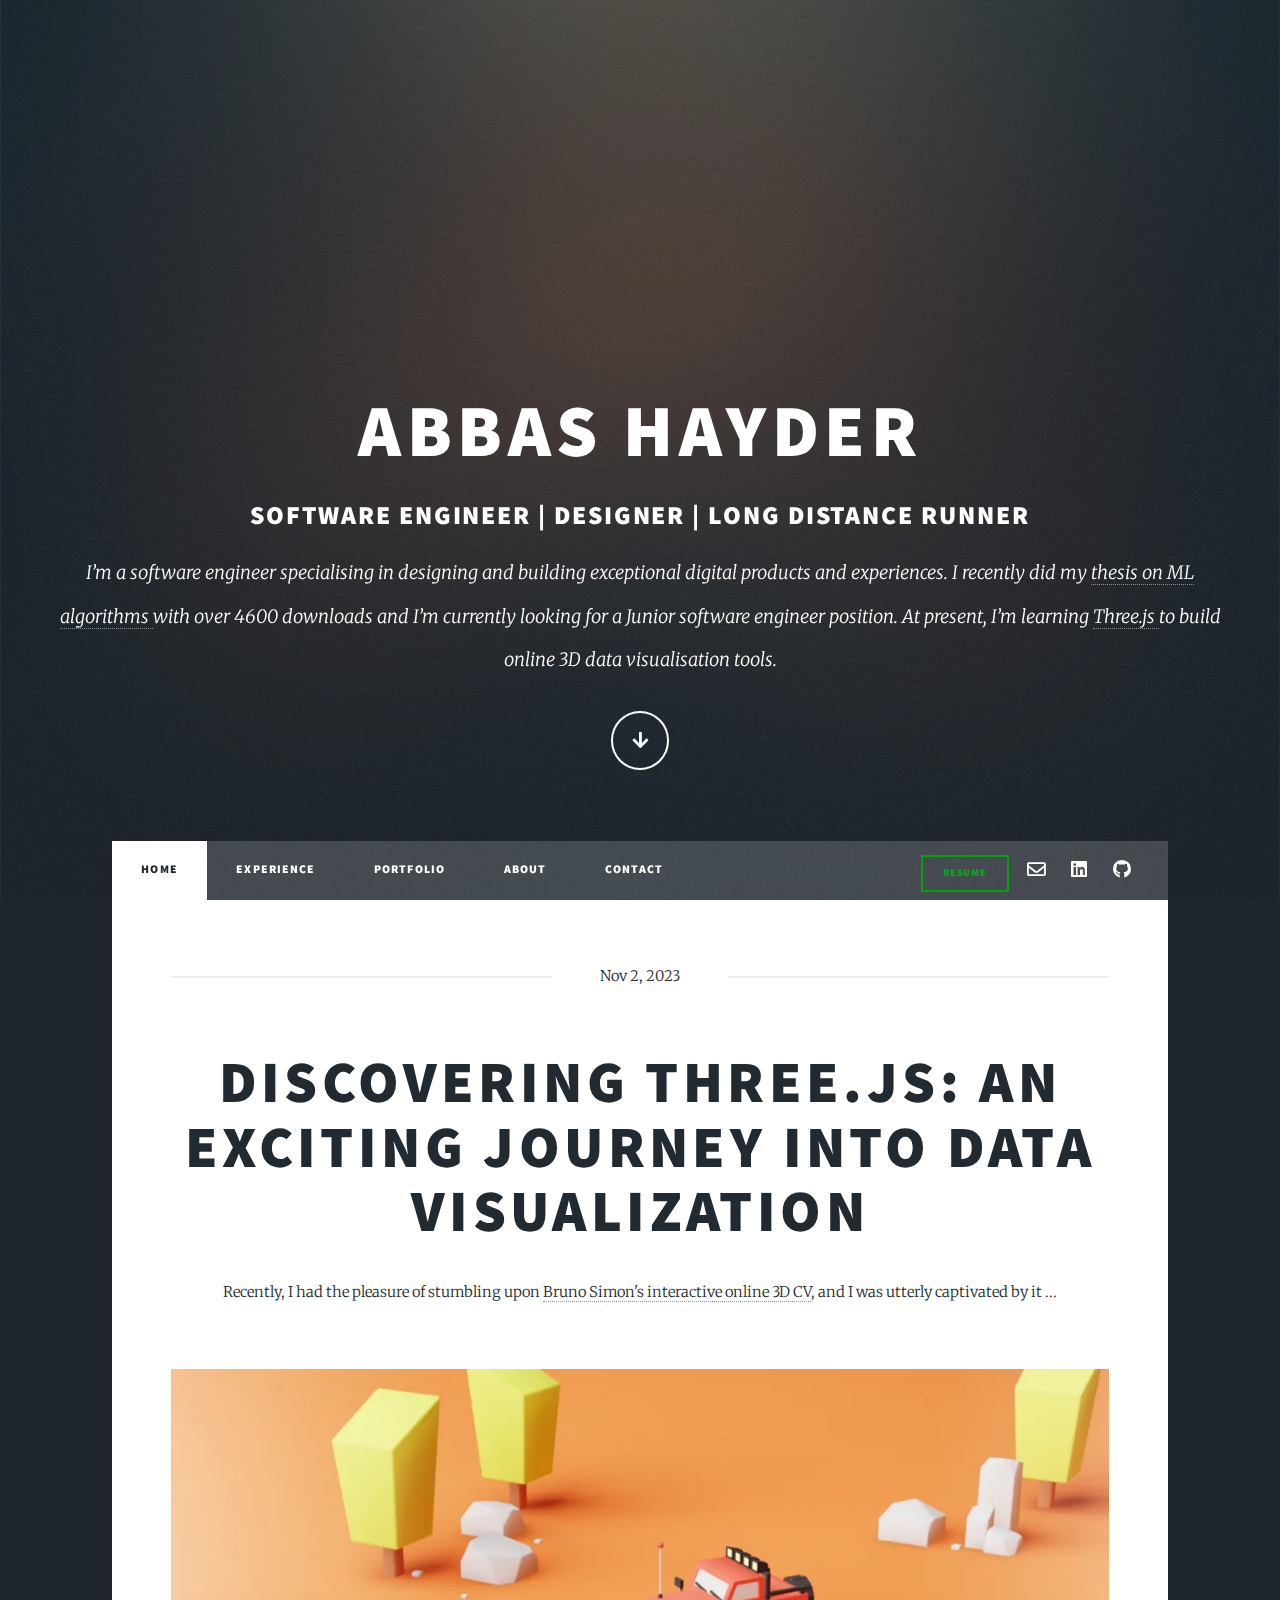
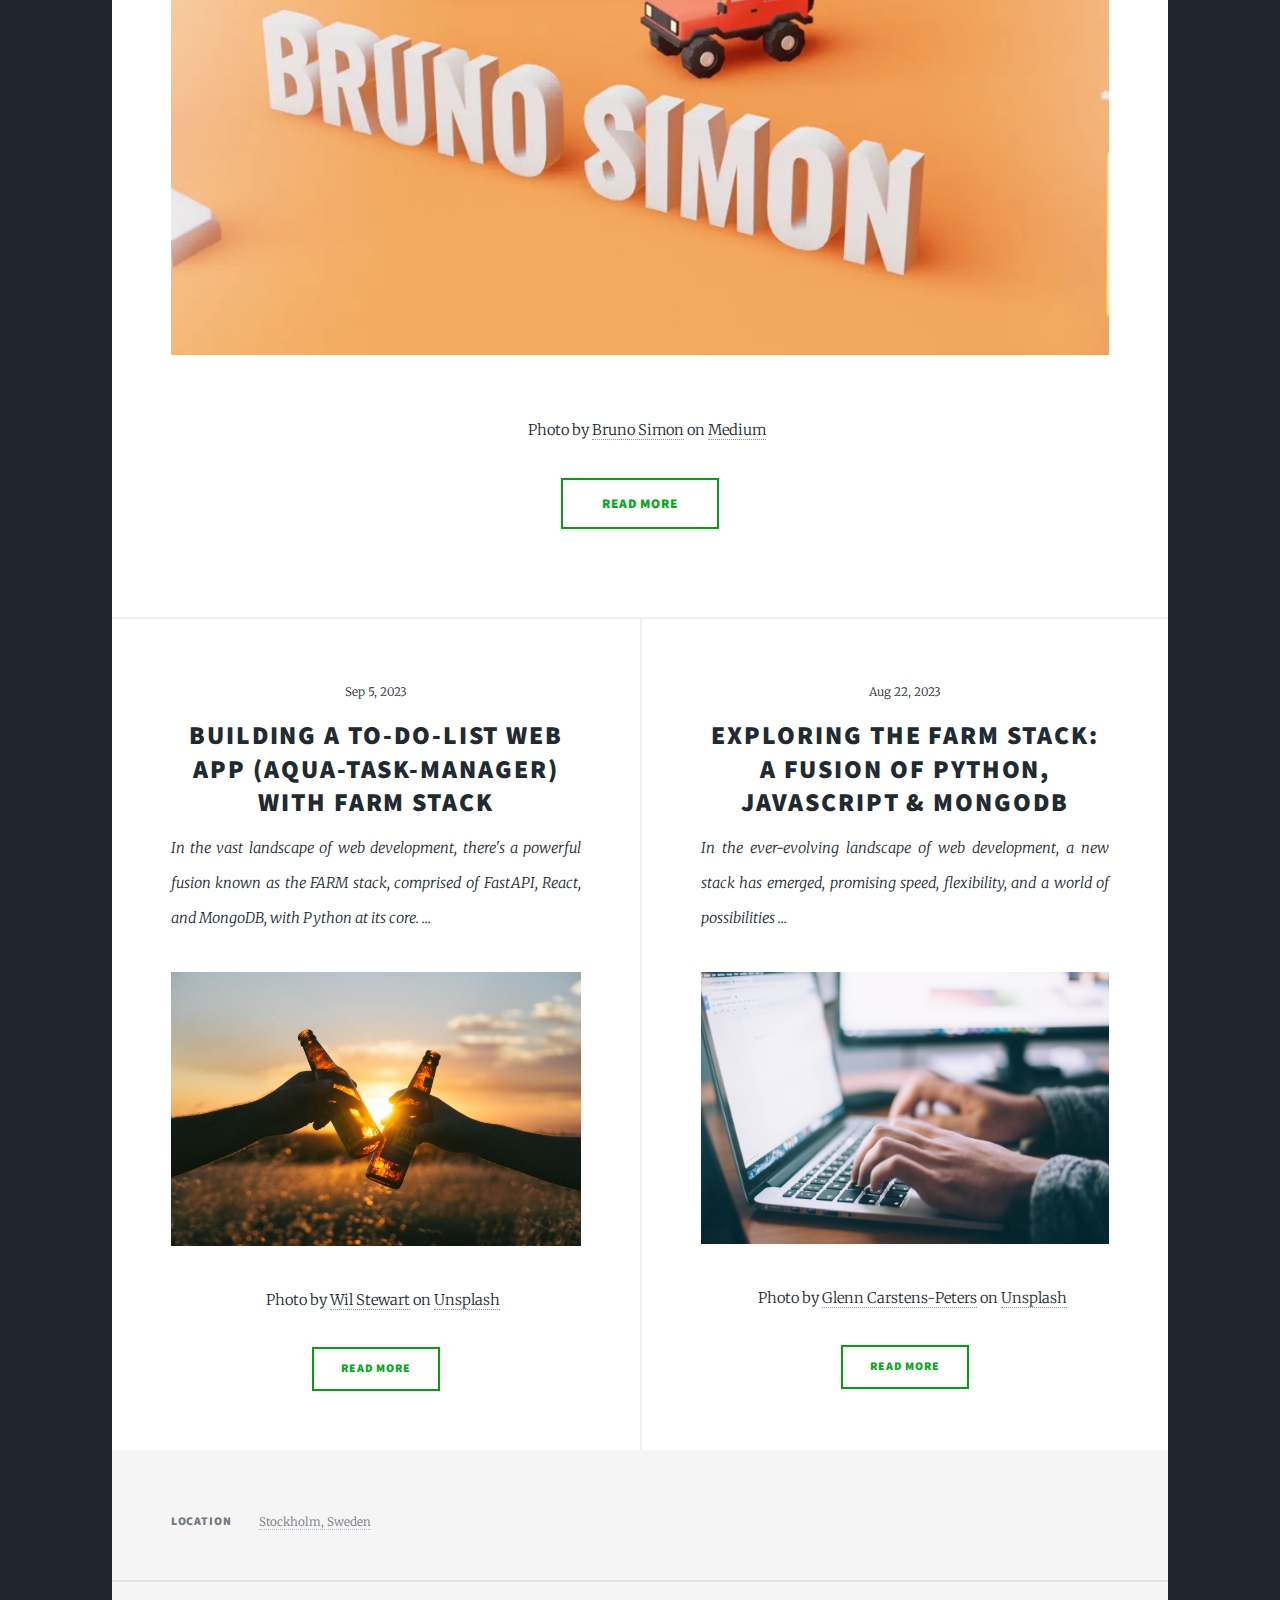
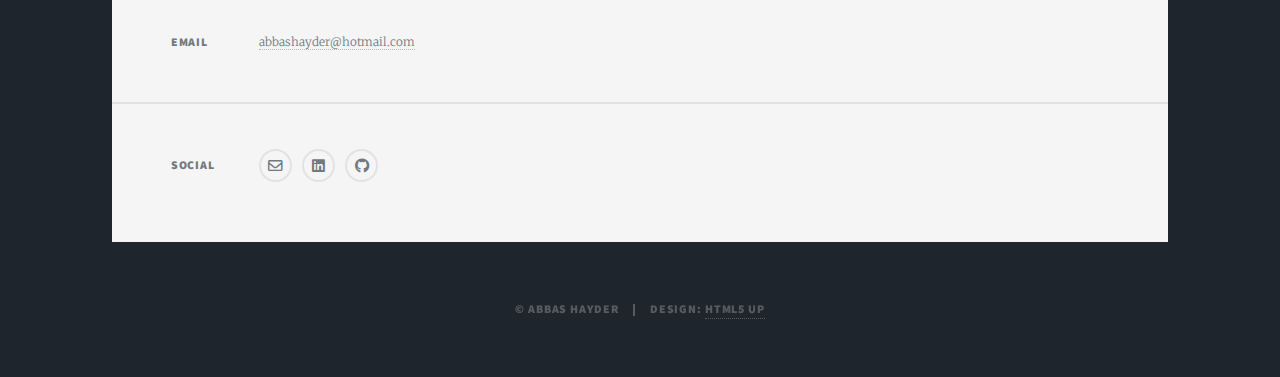
==== index.html @ a5fecb41 "First commit" ====
<!DOCTYPE HTML>
<!--
	Massively by HTML5 UP
	html5up.net | @ajlkn
	Free for personal and commercial use under the CCA 3.0 license (html5up.net/license)
-->
<html>
	<head>
		<title>Abbas Hayder | Home</title>
		<meta charset="utf-8" />
		<meta name="viewport" content="width=device-width, initial-scale=1, user-scalable=no" />
		<link rel="stylesheet" href="assets/css/main.css" />
		<noscript><link rel="stylesheet" href="assets/css/noscript.css" /></noscript>
	</head>
	<body class="is-preload">

		<!-- Wrapper -->
			<div id="wrapper" class="fade-in">

				<!-- Intro -->
					<div id="intro">
						<h1>Abbas Hayder<br />
						</h1>
						<h2> Software Engineer | Designer | Long Distance Runner </h2>
						<p>I’m a software engineer specialising in designing and building exceptional digital products and experiences. 
							I recently did my
							<a href="https://miun.diva-portal.org/smash/record.jsf?dswid=-7115&pid=diva2%3A1676626&c=1&searchType=UNDERGRADUATE&language=sv&query=&af=%5B%5D&aq=%5B%5B%7B%22freeText%22%3A%22hayder%22%7D%5D%5D&aq2=%5B%5B%5D%5D&aqe=%5B%5D&noOfRows=50&sortOrder=author_sort_asc&sortOrder2=title_sort_asc&onlyFullText=false&sf=all" target="_blank">
							thesis on ML algorithms 
							</a> with over 4600 downloads and 
							I’m currently looking for a Junior software engineer position. 
							At present, I’m learning <a href="https://threejs.org/" target="_blank"> Three.js </a> to build online 3D data visualisation tools. <br />
						</p>
						<ul class="actions">
							<li><a href="#header" class="button icon solid solo fa-arrow-down scrolly">Continue</a></li>
						</ul>
					</div>

				<!-- Header -->
					<header id="header">
						<a href="https://github.com/Aquabbas" target="_blank" class="logo">Recent Activity</a>
					</header>

				<!-- Nav -->
					<nav id="nav">
						<ul class="links">
							<li class="active"><a href="index.html#header">Home</a></li>
							<li><a href="experience.html">Experience</a></li>
							<li><a href="portfolio.html">Portfolio</a></li>
							<li><a href="about.html">About</a></li>
							<li><a href="contact.html">Contact</a></li>
						</ul>
						<ul class="icons">
							<li><a href="resume.pdf" target="_blank" class="button small">Resume<span class="label"></span></a></li>
							<li><a href="mailto:abbashayder@hotmail.com" class="icon fa-envelope"><span class="label">Envelope</span></a></li>
							<li><a href="https://www.linkedin.com/in/abbas-hayder-3a2b7bab/" target="_blank" class="icon brands fa-linkedin"><span class="label">LinkedIn</span></a></li>
							<li><a href="https://github.com/Aquabbas?tab=repositories" target="_blank" class="icon brands fa-github"><span class="label">GitHub</span></a></li>
						</ul>
					</nav>

				<!-- Main -->
					<div id="main">

						<!-- Featured Post -->
							<article class="post featured">
								<header class="major">
									<span class="date">Nov 2, 2023</span>
									<h2><a href="posts/post_2023_11_02.html">Discovering Three.js: An Exciting Journey into Data Visualization<br />
									</a></h2>
									<p1>Recently, I had the pleasure of stumbling upon
										<a href="https://bruno-simon.com/" target="_blank">Bruno Simon's interactive online 3D CV</a>,
										and I was utterly captivated by it ...</p>
								</header>
								<a href="posts/post_2023_11_02.html" class="image main"><img src="images/pic03.jpg" alt="" /></a>
								<ul>
									Photo by <a href="https://twitter.com/bruno_simon?lang=en" target="_blank">Bruno Simon</a> on <a href="https://medium.com/@bruno_simon/bruno-simon-portfolio-case-study-960402cc259b" target="_blank">Medium</a>
								</ul> 
								<ul class="actions special">
									<li><a href="posts/post_2023_11_02.html" class="button large">Read More</a></li>
								</ul>
							</article>

						<!-- Posts -->
							<section class="posts">
								<article>
									<header>
										<span class="date">Sep 5, 2023</span> 
										<h2><a href="posts/post_2023_09_05.html">Building a To-Do-List Web App (Aqua-Task-Manager) with FARM Stack<br />
										</a></h2>
										<p>In the vast landscape of web development, there's a powerful fusion known as the FARM stack, comprised of FastAPI, React, and MongoDB, with Python at its core. ...</p>
									</header>
									<a href="posts/post_2023_09_05.html" class="image fit"><img src="images/pic02.jpg" alt="" /></a>
									<ul>
										Photo by <a href="https://unsplash.com/@wilstewart3?utm_content=creditCopyText&utm_medium=referral&utm_source=unsplash" target="_blank">Wil Stewart</a> on <a href="https://unsplash.com/photos/photography-of-person-holding-glass-bottles-during-sunset-UErWoQEoMrc?utm_content=creditCopyText&utm_medium=referral&utm_source=unsplash" target="_blank">Unsplash</a>
									</ul>
									<ul class="actions special">
										<li><a href="posts/post_2023_09_05.html" class="button">Read More</a></li>
									</ul>
								</article>
								<article>
									<header>
										<span class="date">Aug 22, 2023</span>
										<h2><a href="posts/post_2023_08_22.html">Exploring the FARM Stack: A Fusion of Python, JavaScript & MongoDB<br />
										</a></h2>
										<p>In the ever-evolving landscape of web development, a new stack has emerged, promising speed, flexibility, and a world of possibilities ...</p>
									</header>
									<a href="posts/post_2023_08_22.html" class="image fit"><img src="images/pic01.jpg" alt="" /></a>
									<ul>
										Photo by <a href="https://unsplash.com/@glenncarstenspeters?utm_content=creditCopyText&utm_medium=referral&utm_source=unsplash" target="_blank">Glenn Carstens-Peters</a> on <a href="https://unsplash.com/photos/person-using-macbook-pro-npxXWgQ33ZQ?utm_content=creditCopyText&utm_medium=referral&utm_source=unsplash" target="_blank">Unsplash</a>
									</ul>
									<ul class="actions special">
										<li><a href="posts/post_2023_08_22.html" class="button">Read More</a></li>
									</ul>
								</article>
								
								
							</section>
					</div>

				<!-- Footer -->
					<footer id="footer">
						<section class="split contact">
							<section>
								<h3>Location</h3>
								<p><a>Stockholm, Sweden</a></p>
							</section>
							<section>
								<h3>Email</h3>
								<p><a>abbashayder@hotmail.com</a></p>
							</section>
							<section>
								<h3>Social</h3>
								<ul class="icons alt">
									<li><a href="mailto:abbashayder@hotmail.com" class="icon alt fa-envelope"><span class="label">Envelope</span></a></li>
									<li><a href="https://www.linkedin.com/in/abbas-hayder-3a2b7bab/" target="_blank" class="icon brands alt fa-linkedin"><span class="label">LinkedIn</span></a></li>
									<li><a href="https://github.com/Aquabbas?tab=repositories" target="_blank" class="icon brands alt fa-github"><span class="label">GitHub</span></a></li>
								</ul>
							</section>
						</section>
					</footer>

				<!-- Copyright -->
					<div id="copyright">
						<ul><li>&copy; Abbas Hayder</li><li>Design: <a href="https://html5up.net">HTML5 UP</a></li></ul>
					</div>

			</div>

		<!-- Scripts -->
			<script src="assets/js/jquery.min.js"></script>
			<script src="assets/js/jquery.scrollex.min.js"></script>
			<script src="assets/js/jquery.scrolly.min.js"></script>
			<script src="assets/js/browser.min.js"></script>
			<script src="assets/js/breakpoints.min.js"></script>
			<script src="assets/js/util.js"></script>
			<script src="assets/js/main.js"></script>

	</body>
</html>
---- assets/css/main.css ----
@import url(fontawesome-all.min.css);
@import url("https://fonts.googleapis.com/css?family=Merriweather:300,700,300italic,700italic|Source+Sans+Pro:900");

/*
	Massively by HTML5 UP
	html5up.net | @ajlkn
	Free for personal and commercial use under the CCA 3.0 license (html5up.net/license)
*/

html, body, div, span, applet, object,
iframe, h1, h2, h3, h4, h5, h6, p, blockquote,
pre, a, abbr, acronym, address, big, cite,
code, del, dfn, em, img, ins, kbd, q, s, samp,
small, strike, strong, sub, sup, tt, var, b,
u, i, center, dl, dt, dd, ol, ul, li, fieldset,
form, label, legend, table, caption, tbody,
tfoot, thead, tr, th, td, article, aside,
canvas, details, embed, figure, figcaption,
footer, header, hgroup, menu, nav, output, ruby,
section, summary, time, mark, audio, video {
	margin: 0;
	padding: 0;
	border: 0;
	font-size: 100%;
	font: inherit;
	vertical-align: baseline;}

article, aside, details, figcaption, figure,
footer, header, hgroup, menu, nav, section {
	display: block;}

body {
	line-height: 1;
}

ol, ul {
	list-style: none;
}

blockquote, q {
	quotes: none;
}

	blockquote:before, blockquote:after, q:before, q:after {
		content: '';
		content: none;
	}

table {
	border-collapse: collapse;
	border-spacing: 0;
}

body {
	-webkit-text-size-adjust: none;
}

mark {
	background-color: transparent;
	color: inherit;
}

input::-moz-focus-inner {
	border: 0;
	padding: 0;
}

input, select, textarea {
	-moz-appearance: none;
	-webkit-appearance: none;
	-ms-appearance: none;
	appearance: none;
}

/* Basic */

	@-ms-viewport {
		width: device-width;
	}

	body {
		-ms-overflow-style: scrollbar;
	}

	@media screen and (max-width: 480px) {

		html, body {
			min-width: 320px;
		}

	}

	html {
		box-sizing: border-box;
	}

	*, *:before, *:after {
		box-sizing: inherit;
	}

	body {
		background-color: #1e252d;
	}

		body.is-preload *, body.is-preload *:before, body.is-preload *:after {
			-moz-animation: none !important;
			-webkit-animation: none !important;
			-ms-animation: none !important;
			animation: none !important;
			-moz-transition: none !important;
			-webkit-transition: none !important;
			-ms-transition: none !important;
			transition: none !important;
		}

/* Type */

	html {
		font-size: 16pt;
	}

		@media screen and (max-width: 1680px) {

			html {
				font-size: 12pt;
			}

		}

		@media screen and (max-width: 1280px) {

			html {
				font-size: 11pt;
			}

		}

		@media screen and (max-width: 360px) {

			html {
				font-size: 10pt;
			}

		}

	body {
		color: #212931;
	}

	body, input, select, textarea {
		font-family: "Merriweather", Georgia, serif;
		font-weight: 300;
		font-size: 1rem;
		line-height: 2.375;
	}

	a {
		-moz-transition: color 0.2s ease-in-out, background-color 0.2s ease-in-out, border-color 0.2s ease-in-out, box-shadow 0.2s ease-in-out;
		-webkit-transition: color 0.2s ease-in-out, background-color 0.2s ease-in-out, border-color 0.2s ease-in-out, box-shadow 0.2s ease-in-out;
		-ms-transition: color 0.2s ease-in-out, background-color 0.2s ease-in-out, border-color 0.2s ease-in-out, box-shadow 0.2s ease-in-out;
		transition: color 0.2s ease-in-out, background-color 0.2s ease-in-out, border-color 0.2s ease-in-out, box-shadow 0.2s ease-in-out;
		border-bottom: dotted 1px;
		text-decoration: none;
	}

		a:hover {
			border-bottom-color: transparent;
		}

	strong, b {
		font-weight: 600;
	}

	em, i {
		font-style: italic;
	}

	p {
		text-align: justify;
		margin: 0 0 2rem 0;
	}

	h1, h2, h3, h4, h5, h6 {
		font-family: "Source Sans Pro", Helvetica, sans-serif;
		font-weight: 900;
		line-height: 1.5;
		letter-spacing: 0.075em;
		text-transform: uppercase;
		margin: 0 0 1rem 0;
	}

		h1 a, h2 a, h3 a, h4 a, h5 a, h6 a {
			border-bottom: 0;
			color: inherit;
			text-decoration: none;
		}

	h1 {
		font-size: 4rem;
		line-height: 1.1;
		margin: 0 0 2rem 0;
	}

	h2 {
		font-size: 1.75rem;
		line-height: 1.3;
		margin: 0 0 1.5rem 0;
	}

	h3 {
		font-size: 1.25rem;
		margin: 0 0 1.5rem 0;
	}

	h4 {
		font-size: 1rem;
	}

	h5 {
		font-size: 0.9rem;
	}

	h6 {
		font-size: 0.8rem;
	}

	sub {
		font-size: 0.8rem;
		position: relative;
		top: 0.5rem;
	}

	sup {
		font-size: 0.8rem;
		position: relative;
		top: -0.5rem;
	}

	blockquote {
		border-left: solid 4px;
		font-style: italic;
		margin: 0 0 2rem 0;
		padding: 0.5rem 0 0.5rem 2rem;
	}

	code {
		border: solid 2px;
		font-family: "Courier New", monospace;
		font-size: 0.9rem;
		margin: 0 0.25rem;
		padding: 0.25rem 0.65rem;
	}

	pre {
		-webkit-overflow-scrolling: touch;
		font-family: "Courier New", monospace;
		font-size: 0.9rem;
		margin: 0 0 2rem 0;
	}

		pre code {
			display: block;
			line-height: 1.75;
			padding: 1rem 1.5rem;
			overflow-x: auto;
		}

	hr {
		border: 0;
		border-bottom: solid 2px;
		margin: 3rem 0;
	}

		hr.major {
			margin: 5rem 0;
		}

	.align-left {
		text-align: left;
	}

	.align-center {
		text-align: center;
	}

	.align-right {
		text-align: right;
	}

	input, select, textarea {
		color: #212931;
	}

	a {
		color: #212931;
		border-bottom-color: rgba(33, 41, 49, 0.5);
	}

		a:hover {
			border-bottom-color: transparent;
			color: #18bfef !important;
		}

	strong, b {
		color: #212931;
	}

	h1, h2, h3, h4, h5, h6 {
		color: #212931;
	}

	blockquote {
		border-left-color: #eeeeee;
	}

	code {
		background: rgba(220, 220, 220, 0.25);
		border-color: #eeeeee;
	}

	hr {
		border-bottom-color: #eeeeee;
	}

/* Row */

	.row {
		display: flex;
		flex-wrap: wrap;
		box-sizing: border-box;
		align-items: stretch;
	}

		.row > * {
			box-sizing: border-box;
		}

		.row.gtr-uniform > * > :last-child {
			margin-bottom: 0;
		}

		.row.aln-left {
			justify-content: flex-start;
		}

		.row.aln-center {
			justify-content: center;
		}

		.row.aln-right {
			justify-content: flex-end;
		}

		.row.aln-top {
			align-items: flex-start;
		}

		.row.aln-middle {
			align-items: center;
		}

		.row.aln-bottom {
			align-items: flex-end;
		}

		.row > .imp {
			order: -1;
		}

		.row > .col-1 {
			width: 8.33333%;
		}

		.row > .off-1 {
			margin-left: 8.33333%;
		}

		.row > .col-2 {
			width: 16.66667%;
		}

		.row > .off-2 {
			margin-left: 16.66667%;
		}

		.row > .col-3 {
			width: 25%;
		}

		.row > .off-3 {
			margin-left: 25%;
		}

		.row > .col-4 {
			width: 33.33333%;
		}

		.row > .off-4 {
			margin-left: 33.33333%;
		}

		.row > .col-5 {
			width: 41.66667%;
		}

		.row > .off-5 {
			margin-left: 41.66667%;
		}

		.row > .col-6 {
			width: 50%;
		}

		.row > .off-6 {
			margin-left: 50%;
		}

		.row > .col-7 {
			width: 58.33333%;
		}

		.row > .off-7 {
			margin-left: 58.33333%;
		}

		.row > .col-8 {
			width: 66.66667%;
		}

		.row > .off-8 {
			margin-left: 66.66667%;
		}

		.row > .col-9 {
			width: 75%;
		}

		.row > .off-9 {
			margin-left: 75%;
		}

		.row > .col-10 {
			width: 83.33333%;
		}

		.row > .off-10 {
			margin-left: 83.33333%;
		}

		.row > .col-11 {
			width: 91.66667%;
		}

		.row > .off-11 {
			margin-left: 91.66667%;
		}

		.row > .col-12 {
			width: 100%;
		}

		.row > .off-12 {
			margin-left: 100%;
		}

		.row.gtr-0 {
			margin-top: 0;
			margin-left: 0rem;
		}

			.row.gtr-0 > * {
				padding: 0 0 0 0rem;
			}

			.row.gtr-0.gtr-uniform {
				margin-top: 0rem;
			}

				.row.gtr-0.gtr-uniform > * {
					padding-top: 0rem;
				}

		.row.gtr-25 {
			margin-top: 0;
			margin-left: -0.375rem;
		}

			.row.gtr-25 > * {
				padding: 0 0 0 0.375rem;
			}

			.row.gtr-25.gtr-uniform {
				margin-top: -0.375rem;
			}

				.row.gtr-25.gtr-uniform > * {
					padding-top: 0.375rem;
				}

		.row.gtr-50 {
			margin-top: 0;
			margin-left: -0.75rem;
		}

			.row.gtr-50 > * {
				padding: 0 0 0 0.75rem;
			}

			.row.gtr-50.gtr-uniform {
				margin-top: -0.75rem;
			}

				.row.gtr-50.gtr-uniform > * {
					padding-top: 0.75rem;
				}

		.row {
			margin-top: 0;
			margin-left: -1.5rem;
		}

			.row > * {
				padding: 0 0 0 1.5rem;
			}

			.row.gtr-uniform {
				margin-top: -1.5rem;
			}

				.row.gtr-uniform > * {
					padding-top: 1.5rem;
				}

		.row.gtr-150 {
			margin-top: 0;
			margin-left: -2.25rem;
		}

			.row.gtr-150 > * {
				padding: 0 0 0 2.25rem;
			}

			.row.gtr-150.gtr-uniform {
				margin-top: -2.25rem;
			}

				.row.gtr-150.gtr-uniform > * {
					padding-top: 2.25rem;
				}

		.row.gtr-200 {
			margin-top: 0;
			margin-left: -3rem;
		}

			.row.gtr-200 > * {
				padding: 0 0 0 3rem;
			}

			.row.gtr-200.gtr-uniform {
				margin-top: -3rem;
			}

				.row.gtr-200.gtr-uniform > * {
					padding-top: 3rem;
				}

		@media screen and (max-width: 1680px) {

			.row {
				display: flex;
				flex-wrap: wrap;
				box-sizing: border-box;
				align-items: stretch;
			}

				.row > * {
					box-sizing: border-box;
				}

				.row.gtr-uniform > * > :last-child {
					margin-bottom: 0;
				}

				.row.aln-left {
					justify-content: flex-start;
				}

				.row.aln-center {
					justify-content: center;
				}

				.row.aln-right {
					justify-content: flex-end;
				}

				.row.aln-top {
					align-items: flex-start;
				}

				.row.aln-middle {
					align-items: center;
				}

				.row.aln-bottom {
					align-items: flex-end;
				}

				.row > .imp-xlarge {
					order: -1;
				}

				.row > .col-1-xlarge {
					width: 8.33333%;
				}

				.row > .off-1-xlarge {
					margin-left: 8.33333%;
				}

				.row > .col-2-xlarge {
					width: 16.66667%;
				}

				.row > .off-2-xlarge {
					margin-left: 16.66667%;
				}

				.row > .col-3-xlarge {
					width: 25%;
				}

				.row > .off-3-xlarge {
					margin-left: 25%;
				}

				.row > .col-4-xlarge {
					width: 33.33333%;
				}

				.row > .off-4-xlarge {
					margin-left: 33.33333%;
				}

				.row > .col-5-xlarge {
					width: 41.66667%;
				}

				.row > .off-5-xlarge {
					margin-left: 41.66667%;
				}

				.row > .col-6-xlarge {
					width: 50%;
				}

				.row > .off-6-xlarge {
					margin-left: 50%;
				}

				.row > .col-7-xlarge {
					width: 58.33333%;
				}

				.row > .off-7-xlarge {
					margin-left: 58.33333%;
				}

				.row > .col-8-xlarge {
					width: 66.66667%;
				}

				.row > .off-8-xlarge {
					margin-left: 66.66667%;
				}

				.row > .col-9-xlarge {
					width: 75%;
				}

				.row > .off-9-xlarge {
					margin-left: 75%;
				}

				.row > .col-10-xlarge {
					width: 83.33333%;
				}

				.row > .off-10-xlarge {
					margin-left: 83.33333%;
				}

				.row > .col-11-xlarge {
					width: 91.66667%;
				}

				.row > .off-11-xlarge {
					margin-left: 91.66667%;
				}

				.row > .col-12-xlarge {
					width: 100%;
				}

				.row > .off-12-xlarge {
					margin-left: 100%;
				}

				.row.gtr-0 {
					margin-top: 0;
					margin-left: 0rem;
				}

					.row.gtr-0 > * {
						padding: 0 0 0 0rem;
					}

					.row.gtr-0.gtr-uniform {
						margin-top: 0rem;
					}

						.row.gtr-0.gtr-uniform > * {
							padding-top: 0rem;
						}

				.row.gtr-25 {
					margin-top: 0;
					margin-left: -0.375rem;
				}

					.row.gtr-25 > * {
						padding: 0 0 0 0.375rem;
					}

					.row.gtr-25.gtr-uniform {
						margin-top: -0.375rem;
					}

						.row.gtr-25.gtr-uniform > * {
							padding-top: 0.375rem;
						}

				.row.gtr-50 {
					margin-top: 0;
					margin-left: -0.75rem;
				}

					.row.gtr-50 > * {
						padding: 0 0 0 0.75rem;
					}

					.row.gtr-50.gtr-uniform {
						margin-top: -0.75rem;
					}

						.row.gtr-50.gtr-uniform > * {
							padding-top: 0.75rem;
						}

				.row {
					margin-top: 0;
					margin-left: -1.5rem;
				}

					.row > * {
						padding: 0 0 0 1.5rem;
					}

					.row.gtr-uniform {
						margin-top: -1.5rem;
					}

						.row.gtr-uniform > * {
							padding-top: 1.5rem;
						}

				.row.gtr-150 {
					margin-top: 0;
					margin-left: -2.25rem;
				}

					.row.gtr-150 > * {
						padding: 0 0 0 2.25rem;
					}

					.row.gtr-150.gtr-uniform {
						margin-top: -2.25rem;
					}

						.row.gtr-150.gtr-uniform > * {
							padding-top: 2.25rem;
						}

				.row.gtr-200 {
					margin-top: 0;
					margin-left: -3rem;
				}

					.row.gtr-200 > * {
						padding: 0 0 0 3rem;
					}

					.row.gtr-200.gtr-uniform {
						margin-top: -3rem;
					}

						.row.gtr-200.gtr-uniform > * {
							padding-top: 3rem;
						}

		}

		@media screen and (max-width: 1280px) {

			.row {
				display: flex;
				flex-wrap: wrap;
				box-sizing: border-box;
				align-items: stretch;
			}

				.row > * {
					box-sizing: border-box;
				}

				.row.gtr-uniform > * > :last-child {
					margin-bottom: 0;
				}

				.row.aln-left {
					justify-content: flex-start;
				}

				.row.aln-center {
					justify-content: center;
				}

				.row.aln-right {
					justify-content: flex-end;
				}

				.row.aln-top {
					align-items: flex-start;
				}

				.row.aln-middle {
					align-items: center;
				}

				.row.aln-bottom {
					align-items: flex-end;
				}

				.row > .imp-large {
					order: -1;
				}

				.row > .col-1-large {
					width: 8.33333%;
				}

				.row > .off-1-large {
					margin-left: 8.33333%;
				}

				.row > .col-2-large {
					width: 16.66667%;
				}

				.row > .off-2-large {
					margin-left: 16.66667%;
				}

				.row > .col-3-large {
					width: 25%;
				}

				.row > .off-3-large {
					margin-left: 25%;
				}

				.row > .col-4-large {
					width: 33.33333%;
				}

				.row > .off-4-large {
					margin-left: 33.33333%;
				}

				.row > .col-5-large {
					width: 41.66667%;
				}

				.row > .off-5-large {
					margin-left: 41.66667%;
				}

				.row > .col-6-large {
					width: 50%;
				}

				.row > .off-6-large {
					margin-left: 50%;
				}

				.row > .col-7-large {
					width: 58.33333%;
				}

				.row > .off-7-large {
					margin-left: 58.33333%;
				}

				.row > .col-8-large {
					width: 66.66667%;
				}

				.row > .off-8-large {
					margin-left: 66.66667%;
				}

				.row > .col-9-large {
					width: 75%;
				}

				.row > .off-9-large {
					margin-left: 75%;
				}

				.row > .col-10-large {
					width: 83.33333%;
				}

				.row > .off-10-large {
					margin-left: 83.33333%;
				}

				.row > .col-11-large {
					width: 91.66667%;
				}

				.row > .off-11-large {
					margin-left: 91.66667%;
				}

				.row > .col-12-large {
					width: 100%;
				}

				.row > .off-12-large {
					margin-left: 100%;
				}

				.row.gtr-0 {
					margin-top: 0;
					margin-left: 0rem;
				}

					.row.gtr-0 > * {
						padding: 0 0 0 0rem;
					}

					.row.gtr-0.gtr-uniform {
						margin-top: 0rem;
					}

						.row.gtr-0.gtr-uniform > * {
							padding-top: 0rem;
						}

				.row.gtr-25 {
					margin-top: 0;
					margin-left: -0.375rem;
				}

					.row.gtr-25 > * {
						padding: 0 0 0 0.375rem;
					}

					.row.gtr-25.gtr-uniform {
						margin-top: -0.375rem;
					}

						.row.gtr-25.gtr-uniform > * {
							padding-top: 0.375rem;
						}

				.row.gtr-50 {
					margin-top: 0;
					margin-left: -0.75rem;
				}

					.row.gtr-50 > * {
						padding: 0 0 0 0.75rem;
					}

					.row.gtr-50.gtr-uniform {
						margin-top: -0.75rem;
					}

						.row.gtr-50.gtr-uniform > * {
							padding-top: 0.75rem;
						}

				.row {
					margin-top: 0;
					margin-left: -1.5rem;
				}

					.row > * {
						padding: 0 0 0 1.5rem;
					}

					.row.gtr-uniform {
						margin-top: -1.5rem;
					}

						.row.gtr-uniform > * {
							padding-top: 1.5rem;
						}

				.row.gtr-150 {
					margin-top: 0;
					margin-left: -2.25rem;
				}

					.row.gtr-150 > * {
						padding: 0 0 0 2.25rem;
					}

					.row.gtr-150.gtr-uniform {
						margin-top: -2.25rem;
					}

						.row.gtr-150.gtr-uniform > * {
							padding-top: 2.25rem;
						}

				.row.gtr-200 {
					margin-top: 0;
					margin-left: -3rem;
				}

					.row.gtr-200 > * {
						padding: 0 0 0 3rem;
					}

					.row.gtr-200.gtr-uniform {
						margin-top: -3rem;
					}

						.row.gtr-200.gtr-uniform > * {
							padding-top: 3rem;
						}

		}

		@media screen and (max-width: 980px) {

			.row {
				display: flex;
				flex-wrap: wrap;
				box-sizing: border-box;
				align-items: stretch;
			}

				.row > * {
					box-sizing: border-box;
				}

				.row.gtr-uniform > * > :last-child {
					margin-bottom: 0;
				}

				.row.aln-left {
					justify-content: flex-start;
				}

				.row.aln-center {
					justify-content: center;
				}

				.row.aln-right {
					justify-content: flex-end;
				}

				.row.aln-top {
					align-items: flex-start;
				}

				.row.aln-middle {
					align-items: center;
				}

				.row.aln-bottom {
					align-items: flex-end;
				}

				.row > .imp-medium {
					order: -1;
				}

				.row > .col-1-medium {
					width: 8.33333%;
				}

				.row > .off-1-medium {
					margin-left: 8.33333%;
				}

				.row > .col-2-medium {
					width: 16.66667%;
				}

				.row > .off-2-medium {
					margin-left: 16.66667%;
				}

				.row > .col-3-medium {
					width: 25%;
				}

				.row > .off-3-medium {
					margin-left: 25%;
				}

				.row > .col-4-medium {
					width: 33.33333%;
				}

				.row > .off-4-medium {
					margin-left: 33.33333%;
				}

				.row > .col-5-medium {
					width: 41.66667%;
				}

				.row > .off-5-medium {
					margin-left: 41.66667%;
				}

				.row > .col-6-medium {
					width: 50%;
				}

				.row > .off-6-medium {
					margin-left: 50%;
				}

				.row > .col-7-medium {
					width: 58.33333%;
				}

				.row > .off-7-medium {
					margin-left: 58.33333%;
				}

				.row > .col-8-medium {
					width: 66.66667%;
				}

				.row > .off-8-medium {
					margin-left: 66.66667%;
				}

				.row > .col-9-medium {
					width: 75%;
				}

				.row > .off-9-medium {
					margin-left: 75%;
				}

				.row > .col-10-medium {
					width: 83.33333%;
				}

				.row > .off-10-medium {
					margin-left: 83.33333%;
				}

				.row > .col-11-medium {
					width: 91.66667%;
				}

				.row > .off-11-medium {
					margin-left: 91.66667%;
				}

				.row > .col-12-medium {
					width: 100%;
				}

				.row > .off-12-medium {
					margin-left: 100%;
				}

				.row.gtr-0 {
					margin-top: 0;
					margin-left: 0rem;
				}

					.row.gtr-0 > * {
						padding: 0 0 0 0rem;
					}

					.row.gtr-0.gtr-uniform {
						margin-top: 0rem;
					}

						.row.gtr-0.gtr-uniform > * {
							padding-top: 0rem;
						}

				.row.gtr-25 {
					margin-top: 0;
					margin-left: -0.375rem;
				}

					.row.gtr-25 > * {
						padding: 0 0 0 0.375rem;
					}

					.row.gtr-25.gtr-uniform {
						margin-top: -0.375rem;
					}

						.row.gtr-25.gtr-uniform > * {
							padding-top: 0.375rem;
						}

				.row.gtr-50 {
					margin-top: 0;
					margin-left: -0.75rem;
				}

					.row.gtr-50 > * {
						padding: 0 0 0 0.75rem;
					}

					.row.gtr-50.gtr-uniform {
						margin-top: -0.75rem;
					}

						.row.gtr-50.gtr-uniform > * {
							padding-top: 0.75rem;
						}

				.row {
					margin-top: 0;
					margin-left: -1.5rem;
				}

					.row > * {
						padding: 0 0 0 1.5rem;
					}

					.row.gtr-uniform {
						margin-top: -1.5rem;
					}

						.row.gtr-uniform > * {
							padding-top: 1.5rem;
						}

				.row.gtr-150 {
					margin-top: 0;
					margin-left: -2.25rem;
				}

					.row.gtr-150 > * {
						padding: 0 0 0 2.25rem;
					}

					.row.gtr-150.gtr-uniform {
						margin-top: -2.25rem;
					}

						.row.gtr-150.gtr-uniform > * {
							padding-top: 2.25rem;
						}

				.row.gtr-200 {
					margin-top: 0;
					margin-left: -3rem;
				}

					.row.gtr-200 > * {
						padding: 0 0 0 3rem;
					}

					.row.gtr-200.gtr-uniform {
						margin-top: -3rem;
					}

						.row.gtr-200.gtr-uniform > * {
							padding-top: 3rem;
						}

		}

		@media screen and (max-width: 736px) {

			.row {
				display: flex;
				flex-wrap: wrap;
				box-sizing: border-box;
				align-items: stretch;
			}

				.row > * {
					box-sizing: border-box;
				}

				.row.gtr-uniform > * > :last-child {
					margin-bottom: 0;
				}

				.row.aln-left {
					justify-content: flex-start;
				}

				.row.aln-center {
					justify-content: center;
				}

				.row.aln-right {
					justify-content: flex-end;
				}

				.row.aln-top {
					align-items: flex-start;
				}

				.row.aln-middle {
					align-items: center;
				}

				.row.aln-bottom {
					align-items: flex-end;
				}

				.row > .imp-small {
					order: -1;
				}

				.row > .col-1-small {
					width: 8.33333%;
				}

				.row > .off-1-small {
					margin-left: 8.33333%;
				}

				.row > .col-2-small {
					width: 16.66667%;
				}

				.row > .off-2-small {
					margin-left: 16.66667%;
				}

				.row > .col-3-small {
					width: 25%;
				}

				.row > .off-3-small {
					margin-left: 25%;
				}

				.row > .col-4-small {
					width: 33.33333%;
				}

				.row > .off-4-small {
					margin-left: 33.33333%;
				}

				.row > .col-5-small {
					width: 41.66667%;
				}

				.row > .off-5-small {
					margin-left: 41.66667%;
				}

				.row > .col-6-small {
					width: 50%;
				}

				.row > .off-6-small {
					margin-left: 50%;
				}

				.row > .col-7-small {
					width: 58.33333%;
				}

				.row > .off-7-small {
					margin-left: 58.33333%;
				}

				.row > .col-8-small {
					width: 66.66667%;
				}

				.row > .off-8-small {
					margin-left: 66.66667%;
				}

				.row > .col-9-small {
					width: 75%;
				}

				.row > .off-9-small {
					margin-left: 75%;
				}

				.row > .col-10-small {
					width: 83.33333%;
				}

				.row > .off-10-small {
					margin-left: 83.33333%;
				}

				.row > .col-11-small {
					width: 91.66667%;
				}

				.row > .off-11-small {
					margin-left: 91.66667%;
				}

				.row > .col-12-small {
					width: 100%;
				}

				.row > .off-12-small {
					margin-left: 100%;
				}

				.row.gtr-0 {
					margin-top: 0;
					margin-left: 0rem;
				}

					.row.gtr-0 > * {
						padding: 0 0 0 0rem;
					}

					.row.gtr-0.gtr-uniform {
						margin-top: 0rem;
					}

						.row.gtr-0.gtr-uniform > * {
							padding-top: 0rem;
						}

				.row.gtr-25 {
					margin-top: 0;
					margin-left: -0.375rem;
				}

					.row.gtr-25 > * {
						padding: 0 0 0 0.375rem;
					}

					.row.gtr-25.gtr-uniform {
						margin-top: -0.375rem;
					}

						.row.gtr-25.gtr-uniform > * {
							padding-top: 0.375rem;
						}

				.row.gtr-50 {
					margin-top: 0;
					margin-left: -0.75rem;
				}

					.row.gtr-50 > * {
						padding: 0 0 0 0.75rem;
					}

					.row.gtr-50.gtr-uniform {
						margin-top: -0.75rem;
					}

						.row.gtr-50.gtr-uniform > * {
							padding-top: 0.75rem;
						}

				.row {
					margin-top: 0;
					margin-left: -1.5rem;
				}

					.row > * {
						padding: 0 0 0 1.5rem;
					}

					.row.gtr-uniform {
						margin-top: -1.5rem;
					}

						.row.gtr-uniform > * {
							padding-top: 1.5rem;
						}

				.row.gtr-150 {
					margin-top: 0;
					margin-left: -2.25rem;
				}

					.row.gtr-150 > * {
						padding: 0 0 0 2.25rem;
					}

					.row.gtr-150.gtr-uniform {
						margin-top: -2.25rem;
					}

						.row.gtr-150.gtr-uniform > * {
							padding-top: 2.25rem;
						}

				.row.gtr-200 {
					margin-top: 0;
					margin-left: -3rem;
				}

					.row.gtr-200 > * {
						padding: 0 0 0 3rem;
					}

					.row.gtr-200.gtr-uniform {
						margin-top: -3rem;
					}

						.row.gtr-200.gtr-uniform > * {
							padding-top: 3rem;
						}

		}

		@media screen and (max-width: 480px) {

			.row {
				display: flex;
				flex-wrap: wrap;
				box-sizing: border-box;
				align-items: stretch;
			}

				.row > * {
					box-sizing: border-box;
				}

				.row.gtr-uniform > * > :last-child {
					margin-bottom: 0;
				}

				.row.aln-left {
					justify-content: flex-start;
				}

				.row.aln-center {
					justify-content: center;
				}

				.row.aln-right {
					justify-content: flex-end;
				}

				.row.aln-top {
					align-items: flex-start;
				}

				.row.aln-middle {
					align-items: center;
				}

				.row.aln-bottom {
					align-items: flex-end;
				}

				.row > .imp-xsmall {
					order: -1;
				}

				.row > .col-1-xsmall {
					width: 8.33333%;
				}

				.row > .off-1-xsmall {
					margin-left: 8.33333%;
				}

				.row > .col-2-xsmall {
					width: 16.66667%;
				}

				.row > .off-2-xsmall {
					margin-left: 16.66667%;
				}

				.row > .col-3-xsmall {
					width: 25%;
				}

				.row > .off-3-xsmall {
					margin-left: 25%;
				}

				.row > .col-4-xsmall {
					width: 33.33333%;
				}

				.row > .off-4-xsmall {
					margin-left: 33.33333%;
				}

				.row > .col-5-xsmall {
					width: 41.66667%;
				}

				.row > .off-5-xsmall {
					margin-left: 41.66667%;
				}

				.row > .col-6-xsmall {
					width: 50%;
				}

				.row > .off-6-xsmall {
					margin-left: 50%;
				}

				.row > .col-7-xsmall {
					width: 58.33333%;
				}

				.row > .off-7-xsmall {
					margin-left: 58.33333%;
				}

				.row > .col-8-xsmall {
					width: 66.66667%;
				}

				.row > .off-8-xsmall {
					margin-left: 66.66667%;
				}

				.row > .col-9-xsmall {
					width: 75%;
				}

				.row > .off-9-xsmall {
					margin-left: 75%;
				}

				.row > .col-10-xsmall {
					width: 83.33333%;
				}

				.row > .off-10-xsmall {
					margin-left: 83.33333%;
				}

				.row > .col-11-xsmall {
					width: 91.66667%;
				}

				.row > .off-11-xsmall {
					margin-left: 91.66667%;
				}

				.row > .col-12-xsmall {
					width: 100%;
				}

				.row > .off-12-xsmall {
					margin-left: 100%;
				}

				.row.gtr-0 {
					margin-top: 0;
					margin-left: 0rem;
				}

					.row.gtr-0 > * {
						padding: 0 0 0 0rem;
					}

					.row.gtr-0.gtr-uniform {
						margin-top: 0rem;
					}

						.row.gtr-0.gtr-uniform > * {
							padding-top: 0rem;
						}

				.row.gtr-25 {
					margin-top: 0;
					margin-left: -0.375rem;
				}

					.row.gtr-25 > * {
						padding: 0 0 0 0.375rem;
					}

					.row.gtr-25.gtr-uniform {
						margin-top: -0.375rem;
					}

						.row.gtr-25.gtr-uniform > * {
							padding-top: 0.375rem;
						}

				.row.gtr-50 {
					margin-top: 0;
					margin-left: -0.75rem;
				}

					.row.gtr-50 > * {
						padding: 0 0 0 0.75rem;
					}

					.row.gtr-50.gtr-uniform {
						margin-top: -0.75rem;
					}

						.row.gtr-50.gtr-uniform > * {
							padding-top: 0.75rem;
						}

				.row {
					margin-top: 0;
					margin-left: -1.5rem;
				}

					.row > * {
						padding: 0 0 0 1.5rem;
					}

					.row.gtr-uniform {
						margin-top: -1.5rem;
					}

						.row.gtr-uniform > * {
							padding-top: 1.5rem;
						}

				.row.gtr-150 {
					margin-top: 0;
					margin-left: -2.25rem;
				}

					.row.gtr-150 > * {
						padding: 0 0 0 2.25rem;
					}

					.row.gtr-150.gtr-uniform {
						margin-top: -2.25rem;
					}

						.row.gtr-150.gtr-uniform > * {
							padding-top: 2.25rem;
						}

				.row.gtr-200 {
					margin-top: 0;
					margin-left: -3rem;
				}

					.row.gtr-200 > * {
						padding: 0 0 0 3rem;
					}

					.row.gtr-200.gtr-uniform {
						margin-top: -3rem;
					}

						.row.gtr-200.gtr-uniform > * {
							padding-top: 3rem;
						}

		}

		@media screen and (max-width: 360px) {

			.row {
				display: flex;
				flex-wrap: wrap;
				box-sizing: border-box;
				align-items: stretch;
			}

				.row > * {
					box-sizing: border-box;
				}

				.row.gtr-uniform > * > :last-child {
					margin-bottom: 0;
				}

				.row.aln-left {
					justify-content: flex-start;
				}

				.row.aln-center {
					justify-content: center;
				}

				.row.aln-right {
					justify-content: flex-end;
				}

				.row.aln-top {
					align-items: flex-start;
				}

				.row.aln-middle {
					align-items: center;
				}

				.row.aln-bottom {
					align-items: flex-end;
				}

				.row > .imp-xxsmall {
					order: -1;
				}

				.row > .col-1-xxsmall {
					width: 8.33333%;
				}

				.row > .off-1-xxsmall {
					margin-left: 8.33333%;
				}

				.row > .col-2-xxsmall {
					width: 16.66667%;
				}

				.row > .off-2-xxsmall {
					margin-left: 16.66667%;
				}

				.row > .col-3-xxsmall {
					width: 25%;
				}

				.row > .off-3-xxsmall {
					margin-left: 25%;
				}

				.row > .col-4-xxsmall {
					width: 33.33333%;
				}

				.row > .off-4-xxsmall {
					margin-left: 33.33333%;
				}

				.row > .col-5-xxsmall {
					width: 41.66667%;
				}

				.row > .off-5-xxsmall {
					margin-left: 41.66667%;
				}

				.row > .col-6-xxsmall {
					width: 50%;
				}

				.row > .off-6-xxsmall {
					margin-left: 50%;
				}

				.row > .col-7-xxsmall {
					width: 58.33333%;
				}

				.row > .off-7-xxsmall {
					margin-left: 58.33333%;
				}

				.row > .col-8-xxsmall {
					width: 66.66667%;
				}

				.row > .off-8-xxsmall {
					margin-left: 66.66667%;
				}

				.row > .col-9-xxsmall {
					width: 75%;
				}

				.row > .off-9-xxsmall {
					margin-left: 75%;
				}

				.row > .col-10-xxsmall {
					width: 83.33333%;
				}

				.row > .off-10-xxsmall {
					margin-left: 83.33333%;
				}

				.row > .col-11-xxsmall {
					width: 91.66667%;
				}

				.row > .off-11-xxsmall {
					margin-left: 91.66667%;
				}

				.row > .col-12-xxsmall {
					width: 100%;
				}

				.row > .off-12-xxsmall {
					margin-left: 100%;
				}

				.row.gtr-0 {
					margin-top: 0;
					margin-left: 0rem;
				}

					.row.gtr-0 > * {
						padding: 0 0 0 0rem;
					}

					.row.gtr-0.gtr-uniform {
						margin-top: 0rem;
					}

						.row.gtr-0.gtr-uniform > * {
							padding-top: 0rem;
						}

				.row.gtr-25 {
					margin-top: 0;
					margin-left: -0.375rem;
				}

					.row.gtr-25 > * {
						padding: 0 0 0 0.375rem;
					}

					.row.gtr-25.gtr-uniform {
						margin-top: -0.375rem;
					}

						.row.gtr-25.gtr-uniform > * {
							padding-top: 0.375rem;
						}

				.row.gtr-50 {
					margin-top: 0;
					margin-left: -0.75rem;
				}

					.row.gtr-50 > * {
						padding: 0 0 0 0.75rem;
					}

					.row.gtr-50.gtr-uniform {
						margin-top: -0.75rem;
					}

						.row.gtr-50.gtr-uniform > * {
							padding-top: 0.75rem;
						}

				.row {
					margin-top: 0;
					margin-left: -1.5rem;
				}

					.row > * {
						padding: 0 0 0 1.5rem;
					}

					.row.gtr-uniform {
						margin-top: -1.5rem;
					}

						.row.gtr-uniform > * {
							padding-top: 1.5rem;
						}

				.row.gtr-150 {
					margin-top: 0;
					margin-left: -2.25rem;
				}

					.row.gtr-150 > * {
						padding: 0 0 0 2.25rem;
					}

					.row.gtr-150.gtr-uniform {
						margin-top: -2.25rem;
					}

						.row.gtr-150.gtr-uniform > * {
							padding-top: 2.25rem;
						}

				.row.gtr-200 {
					margin-top: 0;
					margin-left: -3rem;
				}

					.row.gtr-200 > * {
						padding: 0 0 0 3rem;
					}

					.row.gtr-200.gtr-uniform {
						margin-top: -3rem;
					}

						.row.gtr-200.gtr-uniform > * {
							padding-top: 3rem;
						}

		}

/* Box */

	.box {
		border: solid 2px;
		margin-bottom: 2rem;
		padding: 1.5rem;
	}

		.box > :last-child,
		.box > :last-child > :last-child,
		.box > :last-child > :last-child > :last-child {
			margin-bottom: 0;
		}

		.box.alt {
			border: 0;
			border-radius: 0;
			padding: 0;
		}

	.box {
		border-color: #eeeeee;
	}

/* Button */

	input[type="submit"],
	input[type="reset"],
	input[type="button"],
	button,
	.button {
		-moz-appearance: none;
		-webkit-appearance: none;
		-ms-appearance: none;
		appearance: none;
		-moz-transition: background-color 0.2s ease-in-out, box-shadow 0.2s ease-in-out, color 0.2s ease-in-out;
		-webkit-transition: background-color 0.2s ease-in-out, box-shadow 0.2s ease-in-out, color 0.2s ease-in-out;
		-ms-transition: background-color 0.2s ease-in-out, box-shadow 0.2s ease-in-out, color 0.2s ease-in-out;
		transition: background-color 0.2s ease-in-out, box-shadow 0.2s ease-in-out, color 0.2s ease-in-out;
		border: 0;
		border-radius: 0;
		cursor: pointer;
		display: inline-block;
		font-family: "Source Sans Pro", Helvetica, sans-serif;
		font-size: 0.8rem;
		font-weight: 900;
		letter-spacing: 0.075em;
		height: 3rem;
		line-height: 3rem;
		padding: 0 2rem;
		text-align: center;
		text-decoration: none;
		text-transform: uppercase;
		white-space: nowrap;
	}

		input[type="submit"].icon:before,
		input[type="reset"].icon:before,
		input[type="button"].icon:before,
		button.icon:before,
		.button.icon:before {
			margin-right: 0.5rem;
		}

		input[type="submit"].icon.solo,
		input[type="reset"].icon.solo,
		input[type="button"].icon.solo,
		button.icon.solo,
		.button.icon.solo {
			position: relative;
			width: 4rem;
			height: 4rem;
			line-height: 4rem;
			border-radius: 4rem;
			text-indent: 4rem;
			overflow: hidden;
			padding: 0;
			white-space: nowrap;
		}

			input[type="submit"].icon.solo:before,
			input[type="reset"].icon.solo:before,
			input[type="button"].icon.solo:before,
			button.icon.solo:before,
			.button.icon.solo:before {
				position: absolute;
				display: block;
				top: 0;
				left: 0;
				width: inherit;
				height: inherit;
				line-height: inherit;
				font-size: 1.25rem;
				margin-right: 0;
				text-align: center;
				text-indent: 0;
			}

		input[type="submit"].fit,
		input[type="reset"].fit,
		input[type="button"].fit,
		button.fit,
		.button.fit {
			width: 100%;
		}

		input[type="submit"].small,
		input[type="reset"].small,
		input[type="button"].small,
		button.small,
		.button.small {
			font-size: 0.7rem;
			height: 2.5rem;
			line-height: 2.5rem;
			padding: 0 1.5rem;
		}

		input[type="submit"].large,
		input[type="reset"].large,
		input[type="button"].large,
		button.large,
		.button.large {
			font-size: 0.9rem;
			height: 3.5rem;
			line-height: 3.5rem;
			padding: 0 2.75rem;
		}

		@media screen and (max-width: 980px) {

			input[type="submit"],
			input[type="reset"],
			input[type="button"],
			button,
			.button {
				font-size: 0.9rem;
				height: 3.25rem;
				line-height: 3.25rem;
			}

				input[type="submit"].large,
				input[type="reset"].large,
				input[type="button"].large,
				button.large,
				.button.large {
					font-size: 1rem;
					height: 3.75rem;
					line-height: 3.75rem;
				}

		}

		input[type="submit"].disabled, input[type="submit"]:disabled,
		input[type="reset"].disabled,
		input[type="reset"]:disabled,
		input[type="button"].disabled,
		input[type="button"]:disabled,
		button.disabled,
		button:disabled,
		.button.disabled,
		.button:disabled {
			pointer-events: none;
			opacity: 0.25;
		}

	input[type="submit"],
	input[type="reset"],
	input[type="button"],
	button,
	.button {
		background-color: transparent;
		box-shadow: inset 0 0 0 2px #02a20d;
		color: #05a91b !important;
	}

		input[type="submit"]:hover,
		input[type="reset"]:hover,
		input[type="button"]:hover,
		button:hover,
		.button:hover {
			box-shadow: inset 0 0 0 2px #18bfef;
			color: #18bfef !important;
		}

		input[type="submit"].primary,
		input[type="reset"].primary,
		input[type="button"].primary,
		button.primary,
		.button.primary {
			background-color: #212931;
			box-shadow: none;
			color: #ffffff !important;
		}

			input[type="submit"].primary:hover,
			input[type="reset"].primary:hover,
			input[type="button"].primary:hover,
			button.primary:hover,
			.button.primary:hover {
				background-color: #18bfef;
			}

/* Form */

	form {
		margin: 0 0 2rem 0;
	}

		form > :last-child {
			margin-bottom: 0;
		}

		form > .fields {
			display: -moz-flex;
			display: -webkit-flex;
			display: -ms-flex;
			display: flex;
			-moz-flex-wrap: wrap;
			-webkit-flex-wrap: wrap;
			-ms-flex-wrap: wrap;
			flex-wrap: wrap;
			width: calc(100% + 3rem);
			margin: -1.5rem 0 2rem -1.5rem;
		}

			form > .fields > .field {
				-moz-flex-grow: 0;
				-webkit-flex-grow: 0;
				-ms-flex-grow: 0;
				flex-grow: 0;
				-moz-flex-shrink: 0;
				-webkit-flex-shrink: 0;
				-ms-flex-shrink: 0;
				flex-shrink: 0;
				padding: 1.5rem 0 0 1.5rem;
				width: calc(100% - 1.5rem);
			}

				form > .fields > .field.half {
					width: calc(50% - 0.75rem);
				}

				form > .fields > .field.third {
					width: calc(100%/3 - 0.5rem);
				}

				form > .fields > .field.quarter {
					width: calc(25% - 0.375rem);
				}

		@media screen and (max-width: 480px) {

			form > .fields {
				width: calc(100% + 3rem);
				margin: -1.5rem 0 2rem -1.5rem;
			}

				form > .fields > .field {
					padding: 1.5rem 0 0 1.5rem;
					width: calc(100% - 1.5rem);
				}

					form > .fields > .field.half {
						width: calc(100% - 1.5rem);
					}

					form > .fields > .field.third {
						width: calc(100% - 1.5rem);
					}

					form > .fields > .field.quarter {
						width: calc(100% - 1.5rem);
					}

		}

	label {
		display: block;
		font-family: "Source Sans Pro", Helvetica, sans-serif;
		font-weight: 900;
		line-height: 1.5;
		letter-spacing: 0.075em;
		font-size: 0.8rem;
		text-transform: uppercase;
		margin: 0 0 0.75rem 0;
	}

		@media screen and (max-width: 980px) {

			label {
				font-size: 0.9rem;
			}

		}

	input[type="text"],
	input[type="password"],
	input[type="email"],
	select,
	textarea {
		-moz-appearance: none;
		-webkit-appearance: none;
		-ms-appearance: none;
		appearance: none;
		background: transparent;
		border-radius: 0;
		border: solid 2px;
		color: inherit;
		display: block;
		outline: 0;
		padding: 0 1rem;
		text-decoration: none;
		width: 100%;
	}

		input[type="text"]:invalid,
		input[type="password"]:invalid,
		input[type="email"]:invalid,
		select:invalid,
		textarea:invalid {
			box-shadow: none;
		}

	select {
		background-size: 1.25rem;
		background-repeat: no-repeat;
		background-position: calc(100% - 1rem) center;
		height: 3rem;
		padding-right: 3rem;
		text-overflow: ellipsis;
	}

		select:focus::-ms-value {
			background-color: transparent;
		}

		select::-ms-expand {
			display: none;
		}

	input[type="text"],
	input[type="password"],
	input[type="email"],
	select {
		height: 3rem;
	}

	textarea {
		padding: 0.75rem 1rem;
	}

	input[type="checkbox"],
	input[type="radio"] {
		-moz-appearance: none;
		-webkit-appearance: none;
		-ms-appearance: none;
		appearance: none;
		display: block;
		float: left;
		margin-right: -2rem;
		opacity: 0;
		width: 1rem;
		z-index: -1;
	}

		input[type="checkbox"] + label,
		input[type="radio"] + label {
			text-decoration: none;
			cursor: pointer;
			display: inline-block;
			font-size: 1rem;
			letter-spacing: 0;
			font-family: "Merriweather", Georgia, serif;
			text-transform: none;
			font-weight: 300;
			padding-left: 2.8rem;
			padding-right: 1rem;
			position: relative;
		}

			input[type="checkbox"] + label:before,
			input[type="radio"] + label:before {
				-moz-osx-font-smoothing: grayscale;
				-webkit-font-smoothing: antialiased;
				display: inline-block;
				font-style: normal;
				font-variant: normal;
				text-rendering: auto;
				line-height: 1;
				text-transform: none !important;
				font-family: 'Font Awesome 5 Free';
				font-weight: 900;
			}

			input[type="checkbox"] + label:before,
			input[type="radio"] + label:before {
				border-radius: 0;
				border: solid 2px;
				content: '';
				display: inline-block;
				font-size: 0.8rem;
				height: 1.8rem;
				left: 0;
				line-height: 1.65rem;
				position: absolute;
				text-align: center;
				top: -0.125rem;
				width: 1.8rem;
			}

		input[type="checkbox"]:checked + label:before,
		input[type="radio"]:checked + label:before {
			content: '\f00c';
		}

	input[type="checkbox"] + label:before {
		border-radius: 0;
	}

	input[type="radio"] + label:before {
		border-radius: 100%;
	}

	::-webkit-input-placeholder {
		opacity: 1.0;
	}

	:-moz-placeholder {
		opacity: 1.0;
	}

	::-moz-placeholder {
		opacity: 1.0;
	}

	:-ms-input-placeholder {
		opacity: 1.0;
	}

	label {
		color: #212931;
	}

	input[type="text"],
	input[type="password"],
	input[type="email"],
	select,
	textarea {
		border-color: #eeeeee;
	}

		input[type="text"]:focus,
		input[type="password"]:focus,
		input[type="email"]:focus,
		select:focus,
		textarea:focus {
			border-color: #18bfef;
		}

	select {
		background-image: url("data:image/svg+xml;charset=utf8,%3Csvg xmlns='http://www.w3.org/2000/svg' width='40' height='40' preserveAspectRatio='none' viewBox='0 0 40 40'%3E%3Cpath d='M9.4,12.3l10.4,10.4l10.4-10.4c0.2-0.2,0.5-0.4,0.9-0.4c0.3,0,0.6,0.1,0.9,0.4l3.3,3.3c0.2,0.2,0.4,0.5,0.4,0.9 c0,0.4-0.1,0.6-0.4,0.9L20.7,31.9c-0.2,0.2-0.5,0.4-0.9,0.4c-0.3,0-0.6-0.1-0.9-0.4L4.3,17.3c-0.2-0.2-0.4-0.5-0.4-0.9 c0-0.4,0.1-0.6,0.4-0.9l3.3-3.3c0.2-0.2,0.5-0.4,0.9-0.4S9.1,12.1,9.4,12.3z' fill='%23eeeeee' /%3E%3C/svg%3E");
	}

		select option {
			background-color: #ffffff;
			color: #212931;
		}

	.select-wrapper:before {
		color: #eeeeee;
	}

	input[type="checkbox"] + label,
	input[type="radio"] + label {
		color: #212931;
	}

		input[type="checkbox"] + label:before,
		input[type="radio"] + label:before {
			border-color: #eeeeee;
		}

	input[type="checkbox"]:checked + label:before,
	input[type="radio"]:checked + label:before {
		background-color: #212931;
		border-color: #212931;
		color: #ffffff;
	}

	input[type="checkbox"]:focus + label:before,
	input[type="radio"]:focus + label:before {
		border-color: #18bfef;
	}

	::-webkit-input-placeholder {
		color: #909498 !important;
	}

	:-moz-placeholder {
		color: #909498 !important;
	}

	::-moz-placeholder {
		color: #909498 !important;
	}

	:-ms-input-placeholder {
		color: #909498 !important;
	}

	.formerize-placeholder {
		color: #909498 !important;
	}

/* Icon */

	.icon {
		text-decoration: none;
		border-bottom: none;
		position: relative;
	}

		.icon:before {
			-moz-osx-font-smoothing: grayscale;
			-webkit-font-smoothing: antialiased;
			display: inline-block;
			font-style: normal;
			font-variant: normal;
			text-rendering: auto;
			line-height: 1;
			text-transform: none !important;
			font-family: 'Font Awesome 5 Free';
			font-weight: 400;
		}

		.icon > .label {
			display: none;
		}

		.icon:before {
			line-height: inherit;
		}

		.icon.solid:before {
			font-weight: 900;
		}

		.icon.brands:before {
			font-family: 'Font Awesome 5 Brands';
		}

/* Image */

	.image {
		border: 0;
		display: inline-block;
		position: relative;
	}

		.image img {
			display: block;
		}

		.image.left, .image.right {
			max-width: 40%;
		}

			.image.left img, .image.right img {
				width: 100%;
			}

		.image.left {
			float: left;
			margin: 0 2rem 2rem 0;
			top: 0.75rem;
		}

		.image.right {
			float: right;
			margin: 0 0 2rem 2rem;
			top: 0.75rem;
		}

		.image.fit {
			display: block;
			margin: 2.5rem 0;
			width: 100%;
		}

			.image.fit:first-child {
				margin-top: 0;
			}

			.image.fit img {
				width: 100%;
			}

		.image.main {
			display: block;
			margin: 4rem 0;
			width: 100%;
		}

			.image.main:first-child {
				margin-top: 0;
			}

			.image.main img {
				width: 100%;
			}

		@media screen and (max-width: 736px) {

			.image.fit {
				margin: 2rem 0;
			}

			.image.main {
				margin: 2rem 0;
			}

		}

	a.image {
		overflow: hidden;
	}

		a.image img {
			-moz-transition: -moz-transform 0.2s ease-out;
			-webkit-transition: -webkit-transform 0.2s ease-out;
			-ms-transition: -ms-transform 0.2s ease-out;
			transition: transform 0.2s ease-out;
		}

		a.image:hover img {
			-moz-transform: scale(1.05);
			-webkit-transform: scale(1.05);
			-ms-transform: scale(1.05);
			transform: scale(1.05);
		}

/* Actions */

	ul.actions {
		display: -moz-flex;
		display: -webkit-flex;
		display: -ms-flex;
		display: flex;
		cursor: default;
		list-style: none;
		margin-left: -1rem;
		padding-left: 0;
	}

		ul.actions li {
			padding: 0 0 0 1rem;
			vertical-align: middle;
		}

		ul.actions.special {
			-moz-justify-content: center;
			-webkit-justify-content: center;
			-ms-justify-content: center;
			justify-content: center;
			width: 100%;
			margin-left: 0;
		}

			ul.actions.special li:first-child {
				padding-left: 0;
			}

		ul.actions.stacked {
			-moz-flex-direction: column;
			-webkit-flex-direction: column;
			-ms-flex-direction: column;
			flex-direction: column;
			margin-left: 0;
		}

			ul.actions.stacked li {
				padding: 1.3rem 0 0 0;
			}

				ul.actions.stacked li:first-child {
					padding-top: 0;
				}

		ul.actions.fit {
			width: calc(100% + 1rem);
		}

			ul.actions.fit li {
				-moz-flex-grow: 1;
				-webkit-flex-grow: 1;
				-ms-flex-grow: 1;
				flex-grow: 1;
				-moz-flex-shrink: 1;
				-webkit-flex-shrink: 1;
				-ms-flex-shrink: 1;
				flex-shrink: 1;
				width: 100%;
			}

				ul.actions.fit li > * {
					width: 100%;
				}

			ul.actions.fit.stacked {
				width: 100%;
			}

		@media screen and (max-width: 480px) {

			ul.actions:not(.fixed) {
				-moz-flex-direction: column;
				-webkit-flex-direction: column;
				-ms-flex-direction: column;
				flex-direction: column;
				margin-left: 0;
				width: 100% !important;
			}

				ul.actions:not(.fixed) li {
					-moz-flex-grow: 1;
					-webkit-flex-grow: 1;
					-ms-flex-grow: 1;
					flex-grow: 1;
					-moz-flex-shrink: 1;
					-webkit-flex-shrink: 1;
					-ms-flex-shrink: 1;
					flex-shrink: 1;
					padding: 1rem 0 0 0;
					text-align: center;
					width: 100%;
				}

					ul.actions:not(.fixed) li > * {
						width: 100%;
					}

					ul.actions:not(.fixed) li:first-child {
						padding-top: 0;
					}

					ul.actions:not(.fixed) li input[type="submit"],
					ul.actions:not(.fixed) li input[type="reset"],
					ul.actions:not(.fixed) li input[type="button"],
					ul.actions:not(.fixed) li button,
					ul.actions:not(.fixed) li .button {
						width: 100%;
					}

						ul.actions:not(.fixed) li input[type="submit"].icon:before,
						ul.actions:not(.fixed) li input[type="reset"].icon:before,
						ul.actions:not(.fixed) li input[type="button"].icon:before,
						ul.actions:not(.fixed) li button.icon:before,
						ul.actions:not(.fixed) li .button.icon:before {
							margin-left: -0.5rem;
						}

		}

/* Icons */

	ul.icons {
		cursor: default;
		list-style: none;
		padding-left: 0;
	}

		ul.icons li {
			display: inline-block;
			padding: 0 0.5rem 0 0;
			vertical-align: middle;
		}

			ul.icons li:last-child {
				padding-right: 0;
			}

			ul.icons li .icon:before {
				width: 2.25rem;
				height: 2.25rem;
				line-height: 2.25rem;
				display: inline-block;
				text-align: center;
				border-radius: 100%;
				font-size: 1.25rem;
			}

		ul.icons.alt li .icon:before {
			-moz-transition: color 0.2s ease-in-out, background-color 0.2s ease-in-out, border-color 0.2s ease-in-out, box-shadow 0.2s ease-in-out;
			-webkit-transition: color 0.2s ease-in-out, background-color 0.2s ease-in-out, border-color 0.2s ease-in-out, box-shadow 0.2s ease-in-out;
			-ms-transition: color 0.2s ease-in-out, background-color 0.2s ease-in-out, border-color 0.2s ease-in-out, box-shadow 0.2s ease-in-out;
			transition: color 0.2s ease-in-out, background-color 0.2s ease-in-out, border-color 0.2s ease-in-out, box-shadow 0.2s ease-in-out;
			font-size: 1rem;
		}

/* List */

	ol {
		list-style: decimal;
		margin: 0 0 2rem 0;
		padding-left: 1.25rem;
	}

		ol li {
			padding-left: 0.25rem;
		}

	ul {
		list-style: disc;
		margin: 0 0 2rem 0;
		padding-left: 1rem;
	}

		ul li {
			padding-left: 0.5rem;
		}

		ul.divided {
			list-style: none;
			padding-left: 0;
		}

			ul.divided li {
				border-top: solid 1px;
				padding: 0.5rem 0;
			}

				ul.divided li:first-child {
					border-top: 0;
					padding-top: 0;
				}

	dl {
		margin: 0 0 2rem 0;
	}

		dl dt {
			display: block;
			font-weight: 600;
			margin: 0 0 1rem 0;
		}

		dl dd {
			margin-left: 2rem;
		}

	ul.divided li {
		border-top-color: #eeeeee;
	}

	ul.icons li a.icon:hover:before {
		color: #18bfef;
	}

	ul.icons.alt li .icon:before {
		box-shadow: inset 0 0 0 2px #eeeeee;
	}

	ul.icons.alt li a.icon:hover:before {
		box-shadow: inset 0 0 0 2px #18bfef;
	}

/* Section/Article */

	section.special, article.special {
		text-align: center;
	}

	header {
		cursor: default;
	}

		header > .date {
			display: block;
			font-size: 0.8rem;
			height: 1;
			margin: 0 0 1rem 0;
			position: relative;
		}

		header > p {
			font-style: italic;
		}

		header > h1 + p {
			font-size: 1.1rem;
			margin-top: -0.5rem;
			line-height: 2;
		}

		header > h2 + p {
			font-size: 1rem;
			margin-top: -0.75rem;
		}

		header > h3 + p {
			font-size: 0.9rem;
			margin-top: -0.75rem;
		}

		header > h4 + p {
			font-size: 0.8rem;
			margin-top: -0.75rem;
		}

		header.major {
			margin: 0 0 4rem 0;
			text-align: center;
		}

			header.major > :last-child {
				margin-bottom: 0;
			}

			header.major > p {
				margin-top: 0;
				text-align: center;
			}

			header.major > .date {
				font-size: 1rem;
				margin: 0 0 4rem 0;
			}

				header.major > .date:before, header.major > .date:after {
					content: '';
					display: block;
					position: absolute;
					top: 50%;
					width: calc(50% - 6rem);
					border-top: solid 2px;
				}

				header.major > .date:before {
					left: 0;
				}

				header.major > .date:after {
					right: 0;
				}

		@media screen and (max-width: 980px) {

			header br {
				display: none;
			}

		}

		@media screen and (max-width: 736px) {

			header.major {
				margin: 0 0 2rem 0;
			}

		}

	header.major .date:before, header.major .date:after {
		border-top-color: #eeeeee;
	}

/* Table */

	.table-wrapper {
		-webkit-overflow-scrolling: touch;
		overflow-x: auto;
	}

	table {
		margin: 0 0 2rem 0;
		width: 100%;
	}

		table tbody tr {
			border: solid 1px;
			border-left: 0;
			border-right: 0;
		}

		table td {
			padding: 0.75rem 0.75rem;
		}

		table th {
			font-family: "Source Sans Pro", Helvetica, sans-serif;
			font-size: 0.8rem;
			font-weight: 900;
			letter-spacing: 0.075em;
			line-height: 1.5;
			padding: 0 0.75rem 0.75rem 0.75rem;
			text-align: left;
			text-transform: uppercase;
		}

			@media screen and (max-width: 980px) {

				table th {
					font-size: 0.9rem;
				}

			}

		table thead {
			border-bottom: solid 2px;
		}

		table tfoot {
			border-top: solid 2px;
		}

		table.alt {
			border-collapse: separate;
		}

			table.alt tbody tr td {
				border: solid 1px;
				border-left-width: 0;
				border-top-width: 0;
			}

				table.alt tbody tr td:first-child {
					border-left-width: 1px;
				}

			table.alt tbody tr:first-child td {
				border-top-width: 1px;
			}

			table.alt thead {
				border-bottom: 0;
			}

			table.alt tfoot {
				border-top: 0;
			}

	table tbody tr {
		border-color: #eeeeee;
	}

		table tbody tr:nth-child(2n + 1) {
			background-color: rgba(220, 220, 220, 0.25);
		}

	table th {
		color: #212931;
	}

	table thead {
		border-bottom-color: #eeeeee;
	}

	table tfoot {
		border-top-color: #eeeeee;
	}

	table.alt tbody tr td {
		border-color: #eeeeee;
	}

/* Pagination */

	.pagination {
		display: -moz-inline-flex;
		display: -webkit-inline-flex;
		display: -ms-inline-flex;
		display: inline-flex;
		-moz-user-select: none;
		-webkit-user-select: none;
		-ms-user-select: none;
		user-select: none;
		cursor: default;
		list-style: none;
		margin: 0 0 2rem 2px;
		padding: 0;
	}

		.pagination a, .pagination span {
			-moz-transition: background-color 0.2s ease-in-out, border-color 0.2s ease-in-out, box-shadow 0.2s ease-in-out, color 0.2s ease-in-out;
			-webkit-transition: background-color 0.2s ease-in-out, border-color 0.2s ease-in-out, box-shadow 0.2s ease-in-out, color 0.2s ease-in-out;
			-ms-transition: background-color 0.2s ease-in-out, border-color 0.2s ease-in-out, box-shadow 0.2s ease-in-out, color 0.2s ease-in-out;
			transition: background-color 0.2s ease-in-out, border-color 0.2s ease-in-out, box-shadow 0.2s ease-in-out, color 0.2s ease-in-out;
			border: solid 2px;
			display: inline-block;
			font-family: "Source Sans Pro", Helvetica, sans-serif;
			font-size: 0.8rem;
			font-weight: 900;
			height: 3rem;
			letter-spacing: 0.075em;
			line-height: calc(3rem - 4px);
			margin-left: -2px;
			min-width: 3rem;
			position: relative;
			text-align: center;
			text-decoration: none;
			text-transform: uppercase;
		}

		.pagination .next, .pagination .previous {
			text-decoration: none;
			padding: 0 1.75rem;
		}

			.pagination .next:before, .pagination .previous:before {
				-moz-osx-font-smoothing: grayscale;
				-webkit-font-smoothing: antialiased;
				display: inline-block;
				font-style: normal;
				font-variant: normal;
				text-rendering: auto;
				line-height: 1;
				text-transform: none !important;
				font-family: 'Font Awesome 5 Free';
				font-weight: 900;
			}

			.pagination .next:before, .pagination .previous:before {
				display: inline-block;
				color: inherit !important;
				line-height: inherit;
			}

		.pagination .previous:before {
			content: '\f104';
			margin-right: 0.9375em;
		}

		.pagination .next:before {
			content: '\f105';
			float: right;
			margin-left: 0.9375em;
		}

		@media screen and (max-width: 980px) {

			.pagination a, .pagination span {
				font-size: 0.9rem;
			}

		}

		@media screen and (max-width: 480px) {

			.pagination .page, .pagination .extra {
				display: none;
			}

		}

	.pagination a, .pagination span {
		border-color: #eeeeee;
	}

	.pagination a {
		color: #212931 !important;
	}

		.pagination a:hover {
			color: #18bfef !important;
			border-color: #18bfef;
			z-index: 1;
		}

			.pagination a:hover + a,
			.pagination a:hover + span {
				border-left-color: #18bfef;
			}

		.pagination a.active {
			background-color: #eeeeee;
		}

	.pagination span {
		color: #eeeeee;
	}

/* Wrapper */

	#wrapper {
		-moz-transition: opacity 0.5s ease;
		-webkit-transition: opacity 0.5s ease;
		-ms-transition: opacity 0.5s ease;
		transition: opacity 0.5s ease;
		position: relative;
		z-index: 1;
		overflow: hidden;
	}

		#wrapper > .bg {
			position: absolute;
			top: 0;
			left: 0;
			width: 100%;
			height: 100%;
			background-color: #212931;
			background-image: url("../../images/overlay.png"), linear-gradient(0deg, rgba(0, 0, 0, 0.1), rgba(0, 0, 0, 0.1)), url("../../images/bg.jpg");
			background-size: auto,								auto,														100% auto;
			background-position: center,								center,														top center;
			background-repeat: repeat,								no-repeat,													no-repeat;
			background-attachment: scroll,								scroll,														scroll;
			z-index: -1;
		}

			#wrapper > .bg.fixed {
				position: fixed;
				width: 100vw;
				height: 100vh;
			}

		#wrapper.fade-in:before {
			pointer-events: none;
			-moz-transition: opacity 1s ease-in-out;
			-webkit-transition: opacity 1s ease-in-out;
			-ms-transition: opacity 1s ease-in-out;
			transition: opacity 1s ease-in-out;
			-moz-transition-delay: 0.75s;
			-webkit-transition-delay: 0.75s;
			-ms-transition-delay: 0.75s;
			transition-delay: 0.75s;
			background: #1e252d;
			content: '';
			display: block;
			height: 100%;
			left: 0;
			opacity: 0;
			position: fixed;
			top: 0;
			width: 100%;
		}

		body.is-preload #wrapper.fade-in:before {
			opacity: 1;
		}

		@media screen and (orientation: portrait) {

			#wrapper > .bg {
				background-size: auto,								auto,														auto 175%;
			}

		}

/* Intro */

	#intro {
		color: #ffffff;
		padding: 8rem 4rem 6rem 4rem ;
		-moz-align-items: center;
		-webkit-align-items: center;
		-ms-align-items: center;
		align-items: center;
		display: -moz-flex;
		display: -webkit-flex;
		display: -ms-flex;
		display: flex;
		-moz-flex-direction: column;
		-webkit-flex-direction: column;
		-ms-flex-direction: column;
		flex-direction: column;
		-moz-justify-content: -moz-flex-end;
		-webkit-justify-content: -webkit-flex-end;
		-ms-justify-content: -ms-flex-end;
		justify-content: flex-end;
		-moz-transition: opacity 1s ease, -moz-transform 1s ease;
		-webkit-transition: opacity 1s ease, -webkit-transform 1s ease;
		-ms-transition: opacity 1s ease, -ms-transform 1s ease;
		transition: opacity 1s ease, transform 1s ease;
		position: relative;
		cursor: default;
		text-align: center;
		z-index: 1;
		min-height: 100vh;
	}

		#intro input, #intro select, #intro textarea {
			color: #ffffff;
		}

		#intro a {
			color: #ffffff;
			border-bottom-color: rgba(255, 255, 255, 0.5);
		}

			#intro a:hover {
				border-bottom-color: transparent;
				color: #18bfef !important;
			}

		#intro strong, #intro b {
			color: #ffffff;
		}

		#intro h1, #intro h2, #intro h3, #intro h4, #intro h5, #intro h6 {
			color: #ffffff;
		}

		#intro blockquote {
			border-left-color: #ffffff;
		}

		#intro code {
			background: rgba(255, 255, 255, 0.075);
			border-color: #ffffff;
		}

		#intro hr {
			border-bottom-color: #ffffff;
		}

		#intro input[type="submit"],
		#intro input[type="reset"],
		#intro input[type="button"],
		#intro button,
		#intro .button {
			background-color: transparent;
			box-shadow: inset 0 0 0 2px #ffffff;
			color: #ffffff !important;
		}

			#intro input[type="submit"]:hover,
			#intro input[type="reset"]:hover,
			#intro input[type="button"]:hover,
			#intro button:hover,
			#intro .button:hover {
				box-shadow: inset 0 0 0 2px #18bfef;
				color: #18bfef !important;
			}

			#intro input[type="submit"].primary,
			#intro input[type="reset"].primary,
			#intro input[type="button"].primary,
			#intro button.primary,
			#intro .button.primary {
				background-color: #ffffff;
				box-shadow: none;
				color: #1e252d !important;
			}

				#intro input[type="submit"].primary:hover,
				#intro input[type="reset"].primary:hover,
				#intro input[type="button"].primary:hover,
				#intro button.primary:hover,
				#intro .button.primary:hover {
					background-color: #18bfef;
				}

		#intro h1 {
			font-size: 5rem;
			line-height: 1;
		}

		#intro p {
			font-size: 1.25rem;
			font-style: italic;
			margin-top: -0.25rem;
			text-align: center;
		}

		#intro + #header {
			margin-top: -20rem;
		}

			#intro + #header .logo {
				-moz-transform: translateY(2rem);
				-webkit-transform: translateY(2rem);
				-ms-transform: translateY(2rem);
				transform: translateY(2rem);
				opacity: 0;
				visibility: hidden;
			}

		#intro.hidden {
			pointer-events: none;
			-moz-transform: translateY(2rem);
			-webkit-transform: translateY(2rem);
			-ms-transform: translateY(2rem);
			transform: translateY(2rem);
			-moz-transition: opacity 0.5s ease, -moz-transform 0.5s ease, visibility 0.5s;
			-webkit-transition: opacity 0.5s ease, -webkit-transform 0.5s ease, visibility 0.5s;
			-ms-transition: opacity 0.5s ease, -ms-transform 0.5s ease, visibility 0.5s;
			transition: opacity 0.5s ease, transform 0.5s ease, visibility 0.5s;
			opacity: 0;
			visibility: hidden;
		}

			#intro.hidden + #header .logo {
				-moz-transform: translateY(0);
				-webkit-transform: translateY(0);
				-ms-transform: translateY(0);
				transform: translateY(0);
				opacity: 1;
				visibility: visible;
			}

		body.is-preload #intro {
			-moz-transform: translateY(2rem);
			-webkit-transform: translateY(2rem);
			-ms-transform: translateY(2rem);
			transform: translateY(2rem);
			opacity: 0;
		}

			body.is-preload #intro:not(.hidden) + #header + #nav {
				-moz-transform: translateY(4rem);
				-webkit-transform: translateY(4rem);
				-ms-transform: translateY(4rem);
				transform: translateY(4rem);
				opacity: 0;
			}

		@media screen and (max-width: 980px) {

			#intro {
				padding: 4rem 4rem 2rem 4rem ;
				min-height: 90vh;
			}

				#intro p br {
					display: none;
				}

				#intro + #header {
					margin-top: -14rem;
				}

		}

		@media screen and (max-width: 736px) {

			#intro {
				padding: 3rem 2rem 1rem 2rem ;
				min-height: 80vh;
			}

				#intro h1 {
					font-size: 3.25rem;
					line-height: 1.1;
					margin-bottom: 1rem;
				}

				#intro p {
					font-size: 1rem;
					margin-top: 0rem;
				}

				#intro .actions {
					display: none;
				}

		}

/* Header */

	#header {
		color: #ffffff;
		-moz-align-items: center;
		-webkit-align-items: center;
		-ms-align-items: center;
		align-items: center;
		display: -moz-flex;
		display: -webkit-flex;
		display: -ms-flex;
		display: flex;
		-moz-flex-direction: column;
		-webkit-flex-direction: column;
		-ms-flex-direction: column;
		flex-direction: column;
		-moz-justify-content: -moz-flex-end;
		-webkit-justify-content: -webkit-flex-end;
		-ms-justify-content: -ms-flex-end;
		justify-content: flex-end;
		pointer-events: none;
		-moz-user-select: none;
		-webkit-user-select: none;
		-ms-user-select: none;
		user-select: none;
		height: 20rem;
		padding-bottom: 8rem;
		position: relative;
		text-align: center;
		z-index: 2;
	}

		#header input, #header select, #header textarea {
			color: #ffffff;
		}

		#header a {
			color: #ffffff;
			border-bottom-color: rgba(255, 255, 255, 0.5);
		}

			#header a:hover {
				border-bottom-color: transparent;
				color: #18bfef !important;
			}

		#header strong, #header b {
			color: #ffffff;
		}

		#header h1, #header h2, #header h3, #header h4, #header h5, #header h6 {
			color: #ffffff;
		}

		#header blockquote {
			border-left-color: #ffffff;
		}

		#header code {
			background: rgba(255, 255, 255, 0.075);
			border-color: #ffffff;
		}

		#header hr {
			border-bottom-color: #ffffff;
		}

		#header .logo {
			-moz-transition: border-color 0.2s ease-in-out, color 0.2s ease-in-out, opacity 0.5s ease, -moz-transform 0.5s ease, visibility 0.5s;
			-webkit-transition: border-color 0.2s ease-in-out, color 0.2s ease-in-out, opacity 0.5s ease, -webkit-transform 0.5s ease, visibility 0.5s;
			-ms-transition: border-color 0.2s ease-in-out, color 0.2s ease-in-out, opacity 0.5s ease, -ms-transform 0.5s ease, visibility 0.5s;
			transition: border-color 0.2s ease-in-out, color 0.2s ease-in-out, opacity 0.5s ease, transform 0.5s ease, visibility 0.5s;
			pointer-events: auto;
			border-style: solid;
			border-color: #ffffff;
			border-width: 5px !important;
			font-family: "Source Sans Pro", Helvetica, sans-serif;
			font-size: 2.25rem;
			font-weight: 900;
			letter-spacing: 0.075em;
			line-height: 1;
			padding: 1rem 1.75rem;
			text-transform: uppercase;
			visibility: visible;
		}

			#header .logo:hover {
				border-color: #18bfef !important;
				color: #18bfef !important;
			}

		@media screen and (max-width: 980px) {

			#header {
				height: 14rem;
				padding-bottom: 4rem;
			}

		}

		@media screen and (max-width: 736px) {

			#header {
				padding-bottom: 3rem;
			}

				#header .logo {
					font-size: 1.75rem;
					border-width: 3px !important;
				}

		}

/* Nav */

	#nav {
		color: #ffffff;
		display: -moz-flex;
		display: -webkit-flex;
		display: -ms-flex;
		display: flex;
		-moz-transition: -moz-transform 1s ease, opacity 1s ease;
		-webkit-transition: -webkit-transform 1s ease, opacity 1s ease;
		-ms-transition: -ms-transform 1s ease, opacity 1s ease;
		transition: transform 1s ease, opacity 1s ease;
		background: rgba(255, 255, 255, 0.175);
		height: 4rem;
		line-height: 4rem;
		margin: -4rem auto 0 auto;
		overflow: hidden;
		padding: 0 2rem 0 0;
		position: relative;
		width: calc(100% - 4rem);
		max-width: 72rem;
		z-index: 2;
	}

		#nav ul.divided li {
			border-top-color: #ffffff;
		}

		#nav ul.icons li a.icon:hover:before {
			color: #18bfef;
		}

		#nav ul.icons.alt li .icon:before {
			box-shadow: inset 0 0 0 2px #ffffff;
		}

		#nav ul.icons.alt li a.icon:hover:before {
			box-shadow: inset 0 0 0 2px #18bfef;
		}

		#nav input, #nav select, #nav textarea {
			color: #ffffff;
		}

		#nav a {
			color: #ffffff;
			border-bottom-color: rgba(255, 255, 255, 0.5);
		}

			#nav a:hover {
				border-bottom-color: transparent;
				color: #18bfef !important;
			}

		#nav strong, #nav b {
			color: #ffffff;
		}

		#nav h1, #nav h2, #nav h3, #nav h4, #nav h5, #nav h6 {
			color: #ffffff;
		}

		#nav blockquote {
			border-left-color: #ffffff;
		}

		#nav code {
			background: rgba(255, 255, 255, 0.075);
			border-color: #ffffff;
		}

		#nav hr {
			border-bottom-color: #ffffff;
		}

		#nav ul.links {
			display: -moz-flex;
			display: -webkit-flex;
			display: -ms-flex;
			display: flex;
			-moz-flex-grow: 1;
			-webkit-flex-grow: 1;
			-ms-flex-grow: 1;
			flex-grow: 1;
			-moz-flex-shrink: 1;
			-webkit-flex-shrink: 1;
			-ms-flex-shrink: 1;
			flex-shrink: 1;
			font-family: "Source Sans Pro", Helvetica, sans-serif;
			font-weight: 900;
			letter-spacing: 0.075em;
			list-style: none;
			margin-bottom: 0;
			padding-left: 0;
			text-transform: uppercase;
		}

			#nav ul.links li {
				display: block;
				padding-left: 0;
			}

				#nav ul.links li a {
					-moz-transition: background-color 0.2s ease-in-out, color 0.2s ease-in-out;
					-webkit-transition: background-color 0.2s ease-in-out, color 0.2s ease-in-out;
					-ms-transition: background-color 0.2s ease-in-out, color 0.2s ease-in-out;
					transition: background-color 0.2s ease-in-out, color 0.2s ease-in-out;
					display: block;
					font-size: 0.8rem;
					outline: none;
					padding: 0 2rem;
				}

					#nav ul.links li a:hover {
						color: inherit !important;
						background-color: rgba(255, 255, 255, 0.1);
					}

				#nav ul.links li.active {
					background-color: #ffffff;
				}

					#nav ul.links li.active a {
						color: #1e252d;
					}

						#nav ul.links li.active a:hover {
							color: #18bfef !important;
						}

		#nav ul.icons {
			-moz-flex-grow: 0;
			-webkit-flex-grow: 0;
			-ms-flex-grow: 0;
			flex-grow: 0;
			-moz-flex-shrink: 0;
			-webkit-flex-shrink: 0;
			-ms-flex-shrink: 0;
			flex-shrink: 0;
			margin-bottom: 0;
		}

		@media screen and (max-width: 980px) {

			#nav {
				display: none;
			}

		}

/* Main */

	#main {
		background-color: #ffffff;
		position: relative;
		margin: 0 auto;
		width: calc(100% - 4rem);
		max-width: 72rem;
		z-index: 2;
	}

		#main > * {
			padding: 4rem 4rem 2rem 4rem ;
			border-top: solid 2px #eeeeee;
			margin: 0;
		}

			#main > *:first-child {
				border-top: 0;
			}

		#main > footer {
			text-align: center;
		}

		#main > .post {
			padding: 8rem 8rem 6rem 8rem ;
		}

			#main > .post header.major > .date {
				margin-top: -2rem;
			}

			#main > .post header.major > h1, #main > .post header.major h2 {
				font-size: 4rem;
				line-height: 1.1;
				margin: 0 0 2rem 0;
			}

			#main > .post.featured {
				text-align: center;
			}

			@media screen and (max-width: 1280px) {

				#main > .post {
					padding: 6rem 4rem 4rem 4rem ;
				}

			}

			@media screen and (max-width: 736px) {

				#main > .post {
					padding: 4rem 2rem 2rem 2rem ;
				}

					#main > .post header.major > .date {
						margin-top: -1rem;
						margin-bottom: 2rem;
					}

					#main > .post header.major > h1, #main > .post header.major h2 {
						font-size: 2.5rem;
						line-height: 1.2;
						margin: 0 0 1.5rem 0;
					}

			}

		#main > .posts {
			display: -moz-flex;
			display: -webkit-flex;
			display: -ms-flex;
			display: flex;
			-moz-flex-wrap: wrap;
			-webkit-flex-wrap: wrap;
			-ms-flex-wrap: wrap;
			flex-wrap: wrap;
			-moz-align-items: -moz-stretch;
			-webkit-align-items: -webkit-stretch;
			-ms-align-items: -ms-stretch;
			align-items: stretch;
			text-align: center;
			width: 100%;
			padding: 0;
		}

			#main > .posts > * {
				-moz-flex-shrink: 1;
				-webkit-flex-shrink: 1;
				-ms-flex-shrink: 1;
				flex-shrink: 1;
				-moz-flex-grow: 0;
				-webkit-flex-grow: 0;
				-ms-flex-grow: 0;
				flex-grow: 0;
			}

			#main > .posts > * {
				width: 50%;
			}

			#main > .posts > * {
				padding: 4rem;
				width: 50%;
			}

			#main > .posts > article {
				border-color: #eeeeee;
				border-left-width: 2px;
				border-style: solid;
				border-top-width: 2px;
				text-align: center;
			}

				#main > .posts > article > :last-child {
					margin-bottom: 0;
				}

				#main > .posts > article:nth-child(2n - 1) {
					border-left-width: 0;
				}

				#main > .posts > article:nth-child(-n + 2) {
					border-top-width: 0;
				}

			@media screen and (max-width: 980px) {

				#main > .posts > * {
					width: 50%;
				}

				#main > .posts > * {
					padding: 2.5rem;
					width: 50%;
				}

			}

			@media screen and (max-width: 736px) {

				#main > .posts > * {
					width: 100%;
				}

				#main > .posts > * {
					padding: 2rem;
					width: 100%;
				}

				#main > .posts > article:nth-child(2n - 1) {
					border-left-width: 2px;
				}

				#main > .posts > article:nth-child(-n + 2) {
					border-top-width: 2px;
				}

				#main > .posts > article:nth-child(n) {
					border-left-width: 0;
				}

				#main > .posts > article:nth-child(-n + 1) {
					border-top-width: 0;
				}

				#main > .posts > article .image {
					max-width: 25rem;
					margin-left: auto;
					margin-right: auto;
				}

			}

		@media screen and (max-width: 736px) {

			#main > * {
				padding: 2rem 2rem 0.1rem 2rem ;
			}

		}

		@media screen and (max-width: 480px) {

			#main {
				width: 100%;
			}

		}

/* Footer */

	#footer {
		color: #717981;
		display: -moz-flex;
		display: -webkit-flex;
		display: -ms-flex;
		display: flex;
		background-color: #f5f5f5;
		color: #909498;
		cursor: default;
		position: relative;
		margin: 0 auto;
		width: calc(100% - 4rem);
		max-width: 72rem;
		z-index: 2;
	}

		#footer input, #footer select, #footer textarea {
			color: #717981;
		}

		#footer a {
			color: #717981;
			border-bottom-color: rgba(113, 121, 129, 0.5);
		}

			#footer a:hover {
				border-bottom-color: transparent;
				color: #18bfef !important;
			}

		#footer strong, #footer b {
			color: #717981;
		}

		#footer h1, #footer h2, #footer h3, #footer h4, #footer h5, #footer h6 {
			color: #717981;
		}

		#footer blockquote {
			border-left-color: #e2e2e2;
		}

		#footer code {
			background: rgba(220, 220, 220, 0.5);
			border-color: #e2e2e2;
		}

		#footer hr {
			border-bottom-color: #e2e2e2;
		}

		#footer .box {
			border-color: #e2e2e2;
		}

		#footer input[type="submit"],
		#footer input[type="reset"],
		#footer input[type="button"],
		#footer button,
		#footer .button {
			background-color: transparent;
			box-shadow: inset 0 0 0 2px #717981;
			color: #717981 !important;
		}

			#footer input[type="submit"]:hover,
			#footer input[type="reset"]:hover,
			#footer input[type="button"]:hover,
			#footer button:hover,
			#footer .button:hover {
				box-shadow: inset 0 0 0 2px #18bfef;
				color: #18bfef !important;
			}

			#footer input[type="submit"].primary,
			#footer input[type="reset"].primary,
			#footer input[type="button"].primary,
			#footer button.primary,
			#footer .button.primary {
				background-color: #717981;
				box-shadow: none;
				color: #f5f5f5 !important;
			}

				#footer input[type="submit"].primary:hover,
				#footer input[type="reset"].primary:hover,
				#footer input[type="button"].primary:hover,
				#footer button.primary:hover,
				#footer .button.primary:hover {
					background-color: #18bfef;
				}

		#footer label {
			color: #717981;
		}

		#footer input[type="text"],
		#footer input[type="password"],
		#footer input[type="email"],
		#footer select,
		#footer textarea {
			border-color: #e2e2e2;
		}

			#footer input[type="text"]:focus,
			#footer input[type="password"]:focus,
			#footer input[type="email"]:focus,
			#footer select:focus,
			#footer textarea:focus {
				border-color: #18bfef;
			}

		#footer select {
			background-image: url("data:image/svg+xml;charset=utf8,%3Csvg xmlns='http://www.w3.org/2000/svg' width='40' height='40' preserveAspectRatio='none' viewBox='0 0 40 40'%3E%3Cpath d='M9.4,12.3l10.4,10.4l10.4-10.4c0.2-0.2,0.5-0.4,0.9-0.4c0.3,0,0.6,0.1,0.9,0.4l3.3,3.3c0.2,0.2,0.4,0.5,0.4,0.9 c0,0.4-0.1,0.6-0.4,0.9L20.7,31.9c-0.2,0.2-0.5,0.4-0.9,0.4c-0.3,0-0.6-0.1-0.9-0.4L4.3,17.3c-0.2-0.2-0.4-0.5-0.4-0.9 c0-0.4,0.1-0.6,0.4-0.9l3.3-3.3c0.2-0.2,0.5-0.4,0.9-0.4S9.1,12.1,9.4,12.3z' fill='%23e2e2e2' /%3E%3C/svg%3E");
		}

			#footer select option {
				background-color: #f5f5f5;
				color: #717981;
			}

		#footer .select-wrapper:before {
			color: #e2e2e2;
		}

		#footer input[type="checkbox"] + label,
		#footer input[type="radio"] + label {
			color: #717981;
		}

			#footer input[type="checkbox"] + label:before,
			#footer input[type="radio"] + label:before {
				border-color: #e2e2e2;
			}

		#footer input[type="checkbox"]:checked + label:before,
		#footer input[type="radio"]:checked + label:before {
			background-color: #717981;
			border-color: #717981;
			color: #f5f5f5;
		}

		#footer input[type="checkbox"]:focus + label:before,
		#footer input[type="radio"]:focus + label:before {
			border-color: #18bfef;
		}

		#footer ::-webkit-input-placeholder {
			color: #b3b7bb !important;
		}

		#footer :-moz-placeholder {
			color: #b3b7bb !important;
		}

		#footer ::-moz-placeholder {
			color: #b3b7bb !important;
		}

		#footer :-ms-input-placeholder {
			color: #b3b7bb !important;
		}

		#footer .formerize-placeholder {
			color: #b3b7bb !important;
		}

		#footer ul.divided li {
			border-top-color: #e2e2e2;
		}

		#footer ul.icons li a.icon:hover:before {
			color: #18bfef;
		}

		#footer ul.icons.alt li .icon:before {
			box-shadow: inset 0 0 0 2px #e2e2e2;
		}

		#footer ul.icons.alt li a.icon:hover:before {
			box-shadow: inset 0 0 0 2px #18bfef;
		}

		#footer header.major .date:before, #footer header.major .date:after {
			border-top-color: #e2e2e2;
		}

		#footer table tbody tr {
			border-color: #e2e2e2;
		}

			#footer table tbody tr:nth-child(2n + 1) {
				background-color: rgba(220, 220, 220, 0.5);
			}

		#footer table th {
			color: #717981;
		}

		#footer table thead {
			border-bottom-color: #e2e2e2;
		}

		#footer table tfoot {
			border-top-color: #e2e2e2;
		}

		#footer table.alt tbody tr td {
			border-color: #e2e2e2;
		}

		#footer .pagination a, #footer .pagination span {
			border-color: #e2e2e2;
		}

		#footer .pagination a {
			color: #717981 !important;
		}

			#footer .pagination a:hover {
				color: #18bfef !important;
				border-color: #18bfef;
				z-index: 1;
			}

				#footer .pagination a:hover + a,
				#footer .pagination a:hover + span {
					border-left-color: #18bfef;
				}

			#footer .pagination a.active {
				background-color: #e2e2e2;
			}

		#footer .pagination span {
			color: #e2e2e2;
		}

		#footer > section {
			-moz-flex-basis: 50%;
			-webkit-flex-basis: 50%;
			-ms-flex-basis: 50%;
			flex-basis: 50%;
			-moz-flex-grow: 1;
			-webkit-flex-grow: 1;
			-ms-flex-grow: 1;
			flex-grow: 1;
			-moz-flex-shrink: 1;
			-webkit-flex-shrink: 1;
			-ms-flex-shrink: 1;
			flex-shrink: 1;
			padding: 4rem 4rem 2rem 4rem ;
			border-left: solid 2px #e2e2e2;
		}

			#footer > section:first-child {
				border-left: 0;
			}

			#footer > section.split {
				display: -moz-flex;
				display: -webkit-flex;
				display: -ms-flex;
				display: flex;
				-moz-flex-direction: column;
				-webkit-flex-direction: column;
				-ms-flex-direction: column;
				flex-direction: column;
				padding: 0;
			}

				#footer > section.split > section {
					padding: 3rem 4rem 1rem 4rem ;
					border-top: solid 2px #e2e2e2;
				}

					#footer > section.split > section:first-child {
						padding: 5rem 4rem 1rem 4rem ;
						border-top: 0;
					}

					#footer > section.split > section:last-child {
						padding: 3rem 4rem 3rem 4rem ;
					}

				#footer > section.split.contact > section {
					display: -moz-flex;
					display: -webkit-flex;
					display: -ms-flex;
					display: flex;
					-moz-align-items: center;
					-webkit-align-items: center;
					-ms-align-items: center;
					align-items: center;
					padding: 3.15rem 4rem;
				}

					#footer > section.split.contact > section > * {
						margin-bottom: 0;
					}

					#footer > section.split.contact > section > :first-child {
						-moz-flex-shrink: 0;
						-webkit-flex-shrink: 0;
						-ms-flex-shrink: 0;
						flex-shrink: 0;
						-moz-flex-grow: 0;
						-webkit-flex-grow: 0;
						-ms-flex-grow: 0;
						flex-grow: 0;
						width: 6rem;
					}

					#footer > section.split.contact > section > :last-child {
						-moz-flex-shrink: 1;
						-webkit-flex-shrink: 1;
						-ms-flex-shrink: 1;
						flex-shrink: 1;
						-moz-flex-grow: 1;
						-webkit-flex-grow: 1;
						-ms-flex-grow: 1;
						flex-grow: 1;
					}

					#footer > section.split.contact > section:first-child {
						padding: 4rem 4rem 3rem 4rem;
					}

					#footer > section.split.contact > section:last-child {
						padding: 3rem 4rem 4rem 4rem;
					}

					#footer > section.split.contact > section.alt {
						-moz-align-items: -moz-flex-start;
						-webkit-align-items: -webkit-flex-start;
						-ms-align-items: -ms-flex-start;
						align-items: flex-start;
					}

						#footer > section.split.contact > section.alt > :last-child {
							margin-top: -0.325rem;
						}

		#footer form label,
		#footer h3,
		#footer p {
			font-size: 0.8rem;
		}

		@media screen and (max-width: 980px) {

			#footer {
				display: block;
			}

				#footer > section {
					border-top: solid 2px #e2e2e2;
				}

					#footer > section:first-child {
						border-top: 0;
					}

					#footer > section.split > section {
						padding: 4rem 4rem 2rem 4rem ;
					}

						#footer > section.split > section:first-child {
							padding: 4rem 4rem 2rem 4rem ;
						}

						#footer > section.split > section:last-child {
							padding: 4rem 4rem 2rem 4rem ;
						}

					#footer > section.split.contact > section {
						padding: 4rem;
					}

						#footer > section.split.contact > section:first-child {
							padding: 4rem;
						}

						#footer > section.split.contact > section:last-child {
							padding: 4rem;
						}

				#footer form label,
				#footer h3,
				#footer p {
					font-size: 0.9rem;
				}

		}

		@media screen and (max-width: 736px) {

			#footer > section {
				padding: 2rem 2rem 0.1rem 2rem ;
			}

				#footer > section.split > section {
					padding: 2rem 2rem 0.1rem 2rem ;
				}

					#footer > section.split > section:first-child {
						padding: 2rem 2rem 0.1rem 2rem ;
					}

					#footer > section.split > section:last-child {
						padding: 2rem 2rem 0.1rem 2rem ;
					}

				#footer > section.split.contact > section {
					padding: 2rem;
				}

					#footer > section.split.contact > section:first-child {
						padding: 2rem;
					}

					#footer > section.split.contact > section:last-child {
						padding: 2rem;
					}

		}

		@media screen and (max-width: 480px) {

			#footer {
				width: 100%;
			}

		}

	#copyright {
		color: #ffffff;
		position: relative;
		color: rgba(255, 255, 255, 0.25);
		cursor: default;
		font-family: "Source Sans Pro", Helvetica, sans-serif;
		font-size: 0.8rem;
		font-weight: 900;
		letter-spacing: 0.075em;
		line-height: 1.5;
		text-align: center;
		text-transform: uppercase;
		margin: 4rem auto 8rem auto;
		width: calc(100% - 4rem);
		max-width: 72rem;
		z-index: 2;
	}

		#copyright input, #copyright select, #copyright textarea {
			color: #ffffff;
		}

		#copyright a {
			color: #ffffff;
			border-bottom-color: rgba(255, 255, 255, 0.5);
		}

			#copyright a:hover {
				border-bottom-color: transparent;
				color: #18bfef !important;
			}

		#copyright strong, #copyright b {
			color: #ffffff;
		}

		#copyright h1, #copyright h2, #copyright h3, #copyright h4, #copyright h5, #copyright h6 {
			color: #ffffff;
		}

		#copyright blockquote {
			border-left-color: #ffffff;
		}

		#copyright code {
			background: rgba(255, 255, 255, 0.075);
			border-color: #ffffff;
		}

		#copyright hr {
			border-bottom-color: #ffffff;
		}

		#copyright a {
			color: inherit;
			border-bottom-color: inherit;
		}

		#copyright ul {
			list-style: none;
			margin: 0;
			padding-left: 0;
		}

			#copyright ul li {
				border-left: solid 2px;
				display: inline-block;
				line-height: 1;
				margin-left: 1rem;
				padding-left: 1rem;
			}

				#copyright ul li:first-child {
					border-left: 0;
					margin-left: 0;
					padding-left: 0;
				}

		@media screen and (max-width: 1280px) {

			#copyright {
				margin: 4rem auto;
			}

		}

		@media screen and (max-width: 480px) {

			#copyright ul li {
				border-left: 0;
				margin: 1rem 0 0 0;
				padding-left: 0;
				display: block;
			}

				#copyright ul li:first-child {
					margin-top: 0;
				}

		}

/* Nav Panel */

	#navPanelToggle {
		text-decoration: none;
		-moz-transition: color 0.2s ease-in-out, background-color 0.2s ease-in-out, box-shadow 0.2s ease-in-out;
		-webkit-transition: color 0.2s ease-in-out, background-color 0.2s ease-in-out, box-shadow 0.2s ease-in-out;
		-ms-transition: color 0.2s ease-in-out, background-color 0.2s ease-in-out, box-shadow 0.2s ease-in-out;
		transition: color 0.2s ease-in-out, background-color 0.2s ease-in-out, box-shadow 0.2s ease-in-out;
		display: none;
		position: fixed;
		top: 0.75rem;
		right: 0.75rem;
		border: 0;
		color: #ffffff;
		font-family: "Source Sans Pro", Helvetica, sans-serif;
		font-size: 0.9rem;
		font-weight: 900;
		letter-spacing: 0.075em;
		padding: 0.375rem 1.25rem;
		text-transform: uppercase;
		z-index: 10001;
	}

		#navPanelToggle:before {
			-moz-osx-font-smoothing: grayscale;
			-webkit-font-smoothing: antialiased;
			display: inline-block;
			font-style: normal;
			font-variant: normal;
			text-rendering: auto;
			line-height: 1;
			text-transform: none !important;
			font-family: 'Font Awesome 5 Free';
			font-weight: 900;
		}

		#navPanelToggle:before {
			content: '\f0c9';
			margin-right: 0.5rem;
		}

		#navPanelToggle.alt {
			background-color: rgba(255, 255, 255, 0.875);
			box-shadow: 0 0.125rem 0.75rem 0 rgba(30, 37, 45, 0.25);
			color: #212931;
		}

			#navPanelToggle.alt:hover {
				background-color: #ffffff;
			}

		@media screen and (max-width: 980px) {

			#navPanelToggle {
				display: block;
			}

		}

		@media screen and (max-width: 736px) {

			#navPanelToggle {
				font-size: 0.8rem;
				padding: 0.25rem 1rem;
			}

		}

	#navPanel {
		-moz-transform: translateX(20rem);
		-webkit-transform: translateX(20rem);
		-ms-transform: translateX(20rem);
		transform: translateX(20rem);
		-moz-transition: -moz-transform 0.5s ease, box-shadow 0.5s ease, visibility 0.5s;
		-webkit-transition: -webkit-transform 0.5s ease, box-shadow 0.5s ease, visibility 0.5s;
		-ms-transition: -ms-transform 0.5s ease, box-shadow 0.5s ease, visibility 0.5s;
		transition: transform 0.5s ease, box-shadow 0.5s ease, visibility 0.5s;
		display: none;
		-webkit-overflow-scrolling: touch;
		background: #ffffff;
		box-shadow: none;
		color: #212931;
		height: 100%;
		max-width: 80%;
		overflow-y: auto;
		padding: 3rem 2rem;
		position: fixed;
		right: 0;
		top: 0;
		visibility: hidden;
		width: 20rem;
		z-index: 10002;
	}

		#navPanel .links {
			list-style: none;
			padding-left: 0;
		}

			#navPanel .links li {
				border-top: solid 2px #eeeeee;
			}

				#navPanel .links li a {
					border-bottom: 0;
					display: block;
					font-family: "Source Sans Pro", Helvetica, sans-serif;
					font-size: 0.9rem;
					font-size: 0.9rem;
					font-weight: 900;
					letter-spacing: 0.075em;
					padding: 0.75rem 0;
					text-transform: uppercase;
				}

				#navPanel .links li:first-child {
					border-top: 0;
				}

		#navPanel .close {
			text-decoration: none;
			-moz-transition: color 0.2s ease-in-out;
			-webkit-transition: color 0.2s ease-in-out;
			-ms-transition: color 0.2s ease-in-out;
			transition: color 0.2s ease-in-out;
			-webkit-tap-highlight-color: rgba(0, 0, 0, 0);
			border: 0;
			color: #909498;
			cursor: pointer;
			display: block;
			height: 3.25rem;
			line-height: 3.25rem;
			padding-right: 1.25rem;
			position: absolute;
			right: 0;
			text-align: right;
			top: 0;
			vertical-align: middle;
			width: 7rem;
		}

			#navPanel .close:before {
				-moz-osx-font-smoothing: grayscale;
				-webkit-font-smoothing: antialiased;
				display: inline-block;
				font-style: normal;
				font-variant: normal;
				text-rendering: auto;
				line-height: 1;
				text-transform: none !important;
				font-family: 'Font Awesome 5 Free';
				font-weight: 900;
			}

			#navPanel .close:before {
				content: '\f00d';
				font-size: 1.25rem;
			}

			#navPanel .close:hover {
				color: #212931;
			}

			@media screen and (max-width: 736px) {

				#navPanel .close {
					height: 4rem;
					line-height: 4rem;
				}

			}

		@media screen and (max-width: 980px) {

			#navPanel {
				display: block;
			}

		}

		@media screen and (max-width: 736px) {

			#navPanel {
				padding: 2.5rem 1.75rem;
			}

		}

	@media screen and (max-width: 980px) {

		body.is-navPanel-visible #wrapper {
			opacity: 0.5;
		}

		body.is-navPanel-visible #navPanel {
			-moz-transform: translateX(0);
			-webkit-transform: translateX(0);
			-ms-transform: translateX(0);
			transform: translateX(0);
			box-shadow: 0 0 1.5rem 0 rgba(0, 0, 0, 0.2);
			visibility: visible;
		}

	}
---- assets/css/noscript.css ----
@import url(font-awesome.min.css);

/*
	Massively by HTML5 UP
	html5up.net | @ajlkn
	Free for personal and commercial use under the CCA 3.0 license (html5up.net/license)
*/

/* Wrapper */

	#wrapper {
		background-color: #212931;
		background-image: url("../../images/overlay.png"), linear-gradient(0deg, rgba(0, 0, 0, 0.1), rgba(0, 0, 0, 0.1)), url("../../images/bg.jpg");
		background-size: auto,								auto,														100% auto;
		background-position: center,								center,														top center;
		background-repeat: repeat,								no-repeat,													no-repeat;
		background-attachment: fixed,								fixed,														fixed;
	}

		#wrapper.fade-in:before {
			display: none;
		}

/* Intro */

	body.is-preload #intro {
		opacity: 1;
	}

		body.is-preload #intro:not(.hidden) + #header + #nav {
			-moz-transform: none;
			-webkit-transform: none;
			-ms-transform: none;
			transform: none;
			opacity: 1;
		}
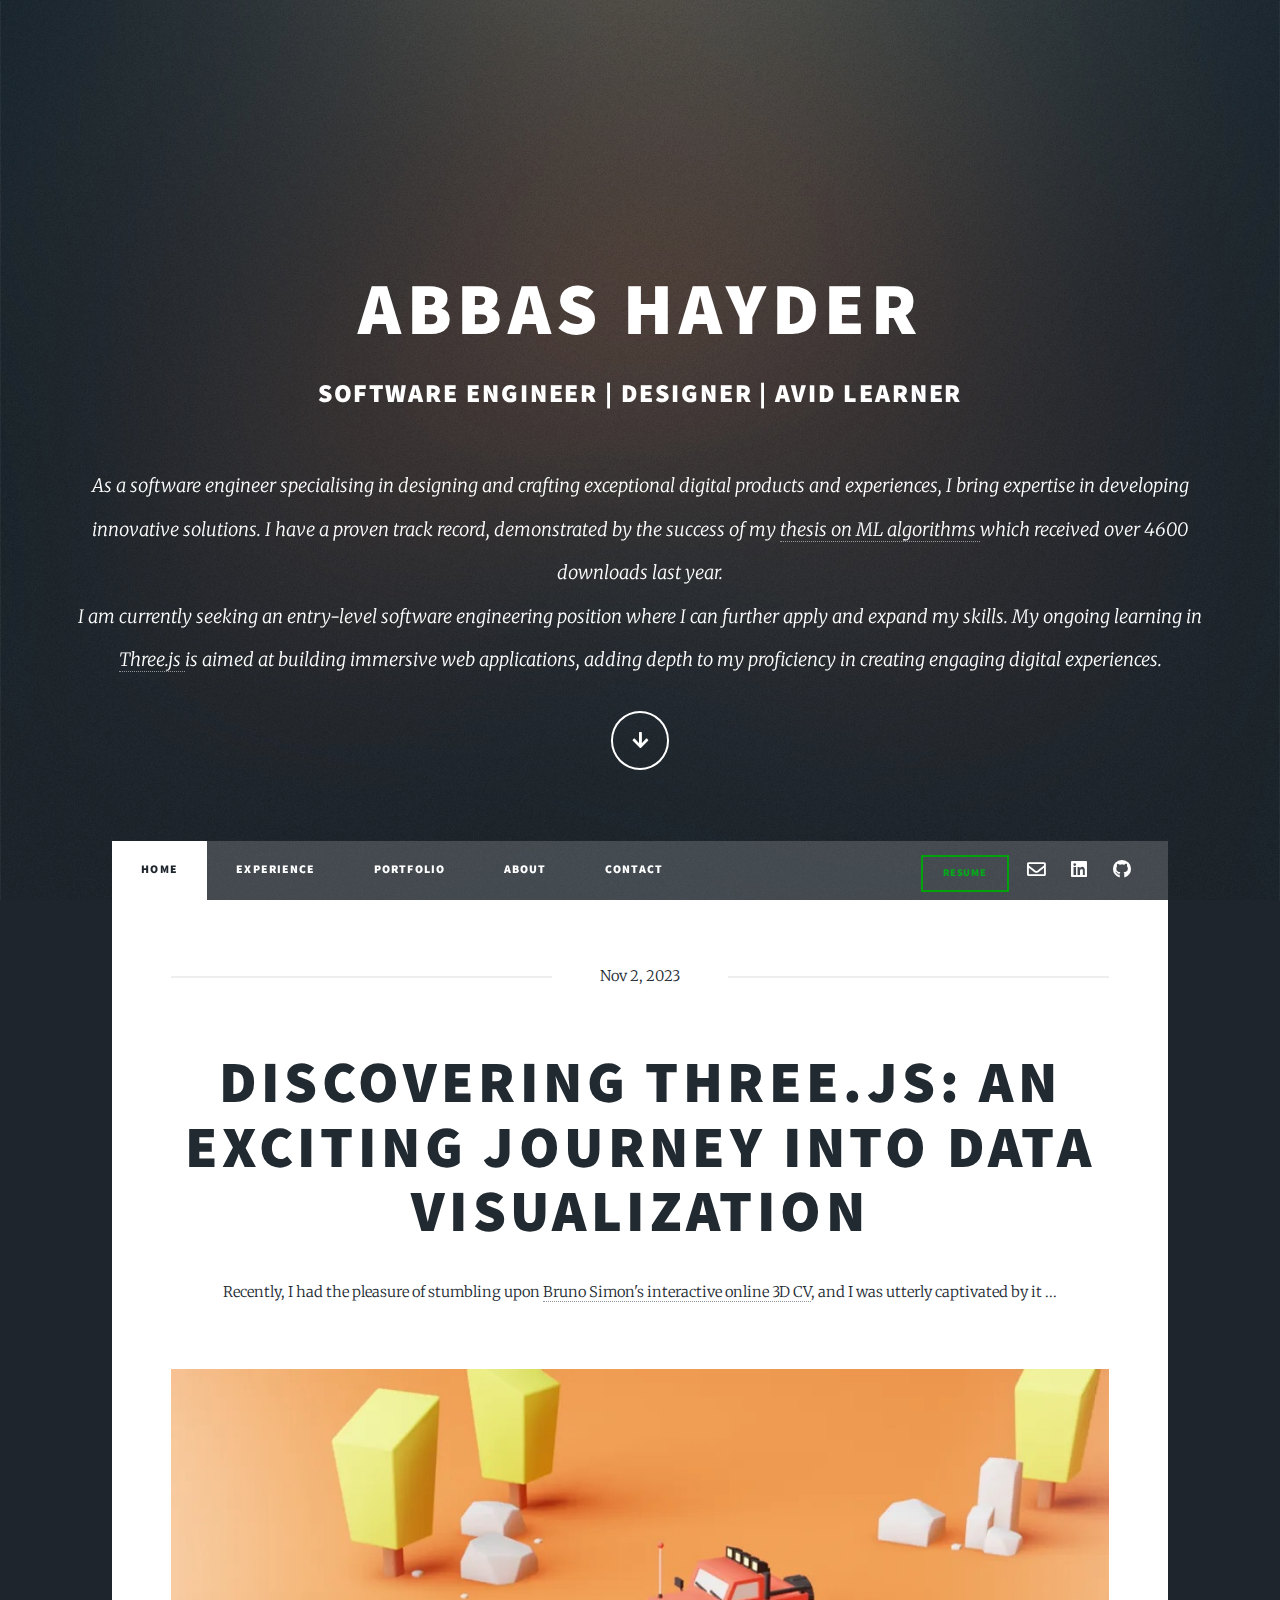
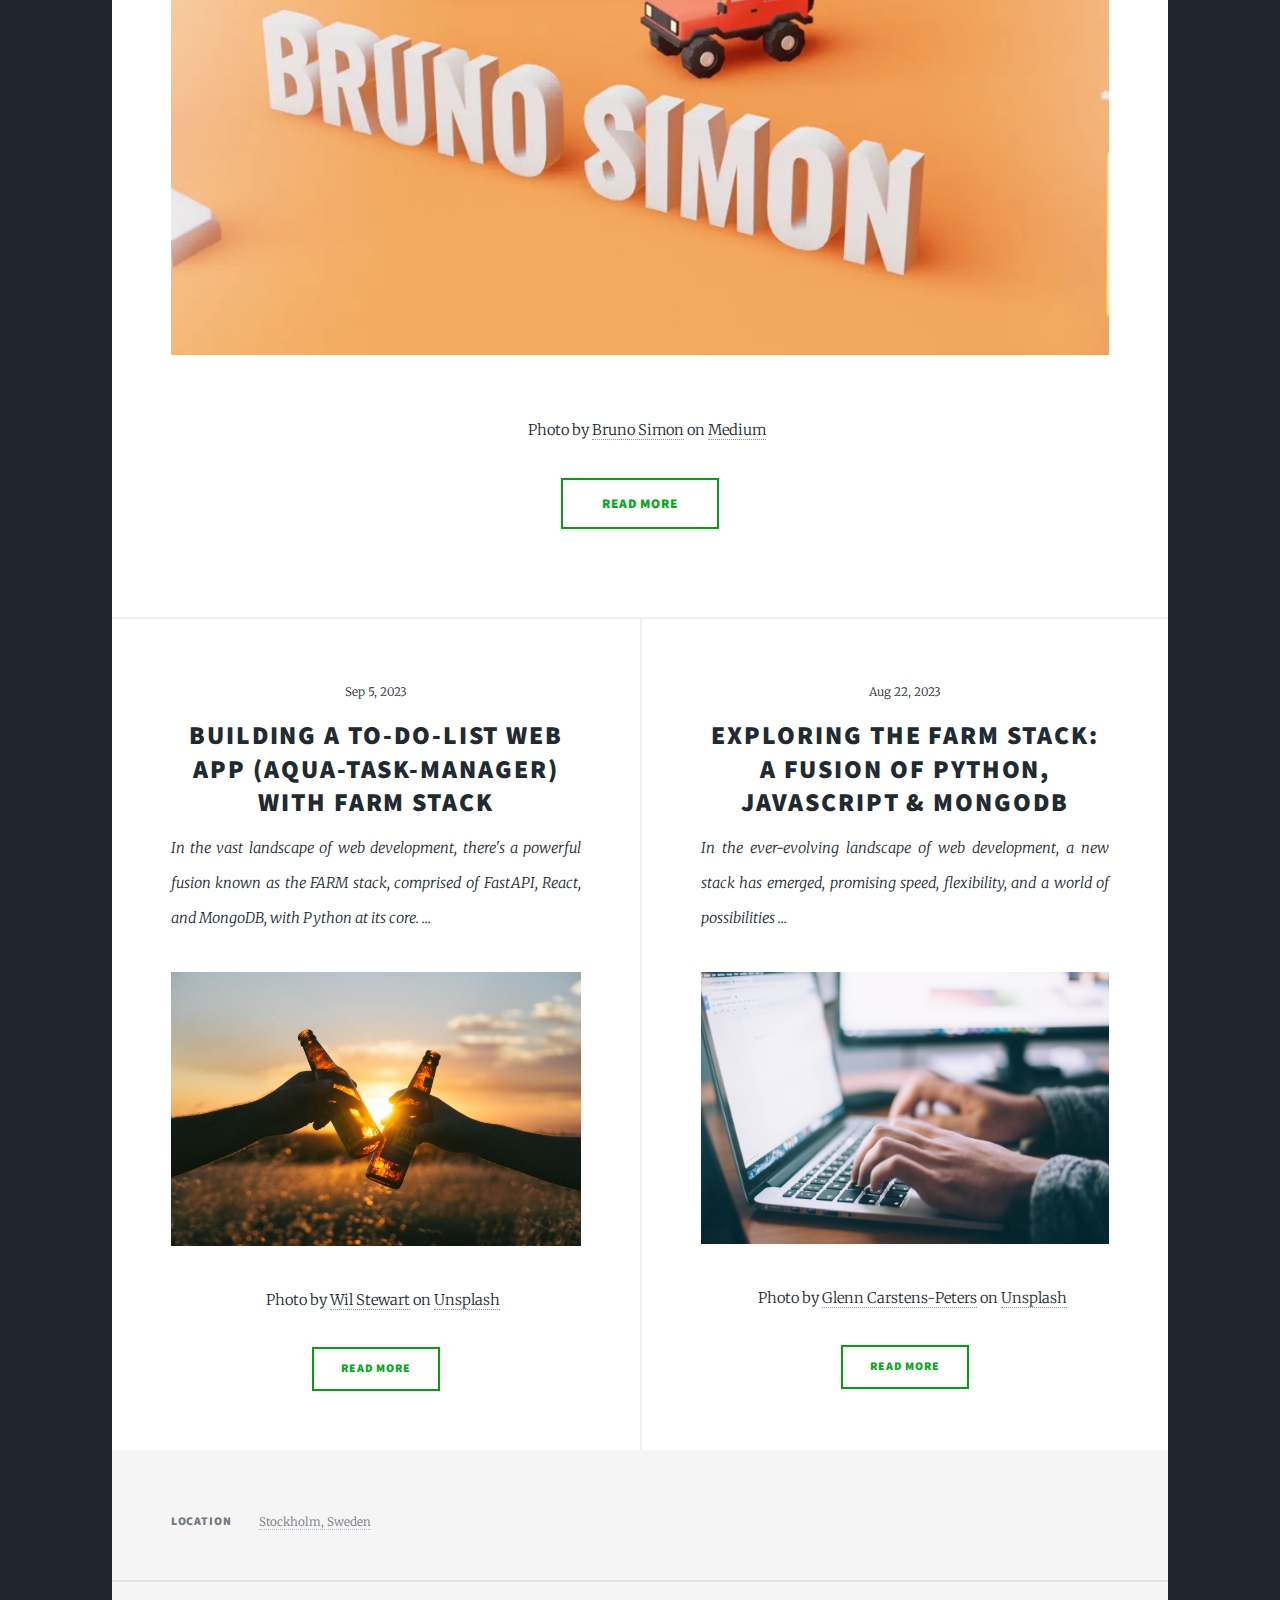
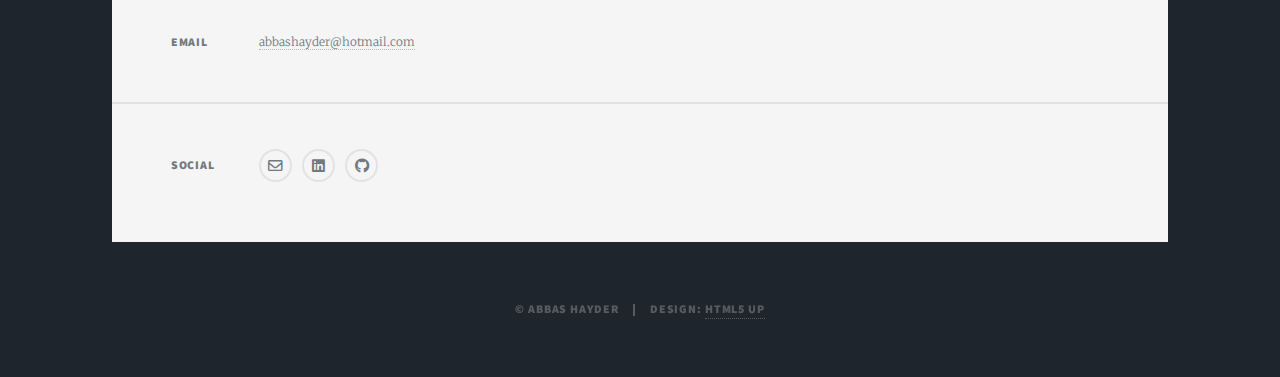
==== commit 7e5d01bb: "Update Personal Website 	Update Resume 	Update Introduction on the Home Page 	Update Title Descripti" ====
--- a/index.html
+++ b/index.html
@@ -6,7 +6,7 @@
 -->
 <html>
 	<head>
-		<title>Abbas Hayder | Home</title>
+		<title>Abbas Hayder</title>
 		<meta charset="utf-8" />
 		<meta name="viewport" content="width=device-width, initial-scale=1, user-scalable=no" />
 		<link rel="stylesheet" href="assets/css/main.css" />
@@ -21,14 +21,14 @@
 					<div id="intro">
 						<h1>Abbas Hayder<br />
 						</h1>
-						<h2> Software Engineer | Designer | Long Distance Runner </h2>
-						<p>I’m a software engineer specialising in designing and building exceptional digital products and experiences. 
-							I recently did my
+						<h2> Software Engineer | Designer | Avid Learner </h2> <br />
+						<p>As a software engineer specialising in designing and crafting exceptional digital products and experiences, I bring expertise in developing innovative solutions. 
+							I have a proven track record, demonstrated by the success of my 
 							<a href="https://miun.diva-portal.org/smash/record.jsf?dswid=-7115&pid=diva2%3A1676626&c=1&searchType=UNDERGRADUATE&language=sv&query=&af=%5B%5D&aq=%5B%5B%7B%22freeText%22%3A%22hayder%22%7D%5D%5D&aq2=%5B%5B%5D%5D&aqe=%5B%5D&noOfRows=50&sortOrder=author_sort_asc&sortOrder2=title_sort_asc&onlyFullText=false&sf=all" target="_blank">
 							thesis on ML algorithms 
-							</a> with over 4600 downloads and 
-							I’m currently looking for a Junior software engineer position. 
-							At present, I’m learning <a href="https://threejs.org/" target="_blank"> Three.js </a> to build online 3D data visualisation tools. <br />
+							</a> which received over 4600 downloads last year. <br /> 
+							I am currently seeking an entry-level software engineering position where I can further apply and expand my skills. 
+							My ongoing learning in <a href="https://threejs.org/" target="_blank"> Three.js </a> is aimed at building immersive web applications, adding depth to my proficiency in creating engaging digital experiences. <br />
 						</p>
 						<ul class="actions">
 							<li><a href="#header" class="button icon solid solo fa-arrow-down scrolly">Continue</a></li>
@@ -37,7 +37,7 @@
 
 				<!-- Header -->
 					<header id="header">
-						<a href="https://github.com/Aquabbas" target="_blank" class="logo">Recent Activity</a>
+						<a href="https://github.com/Aquabbas/learning-three.js/commits/main" target="_blank" class="logo">Recent Activity</a>
 					</header>
 
 				<!-- Nav -->
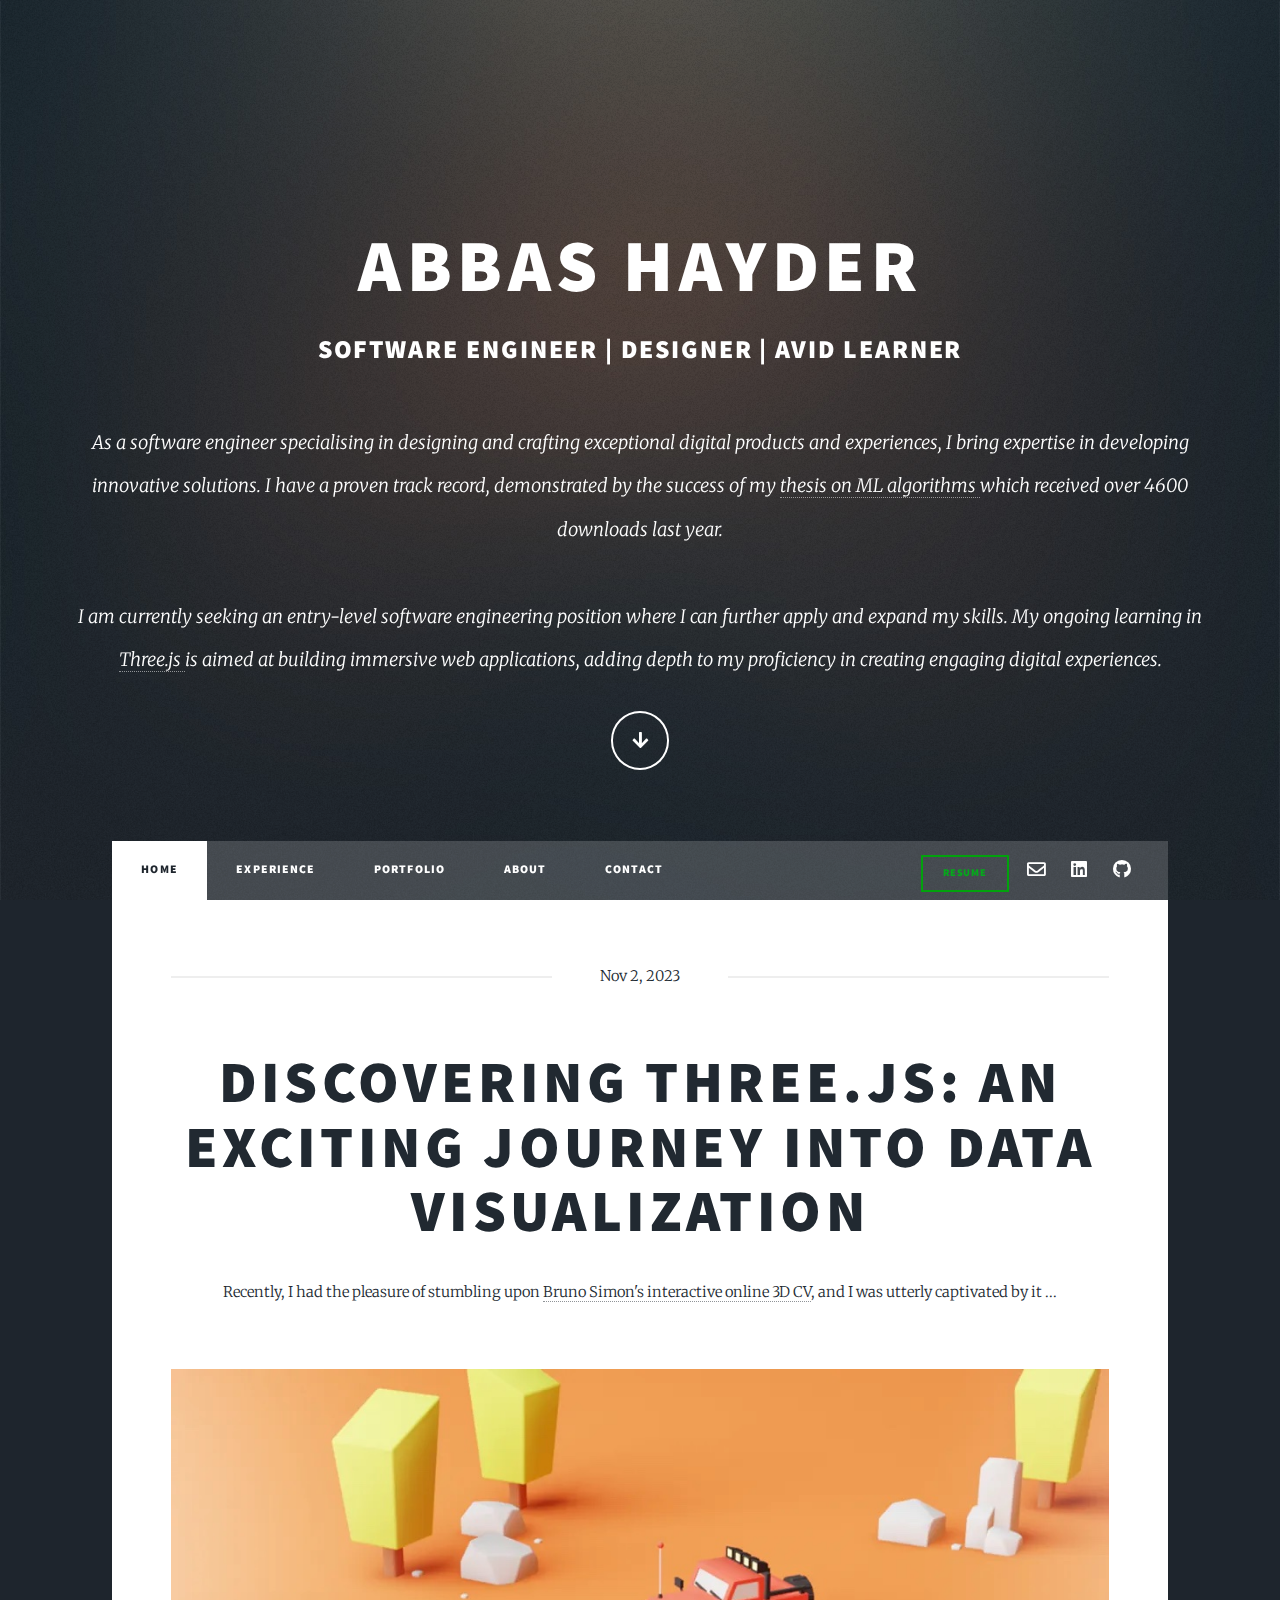
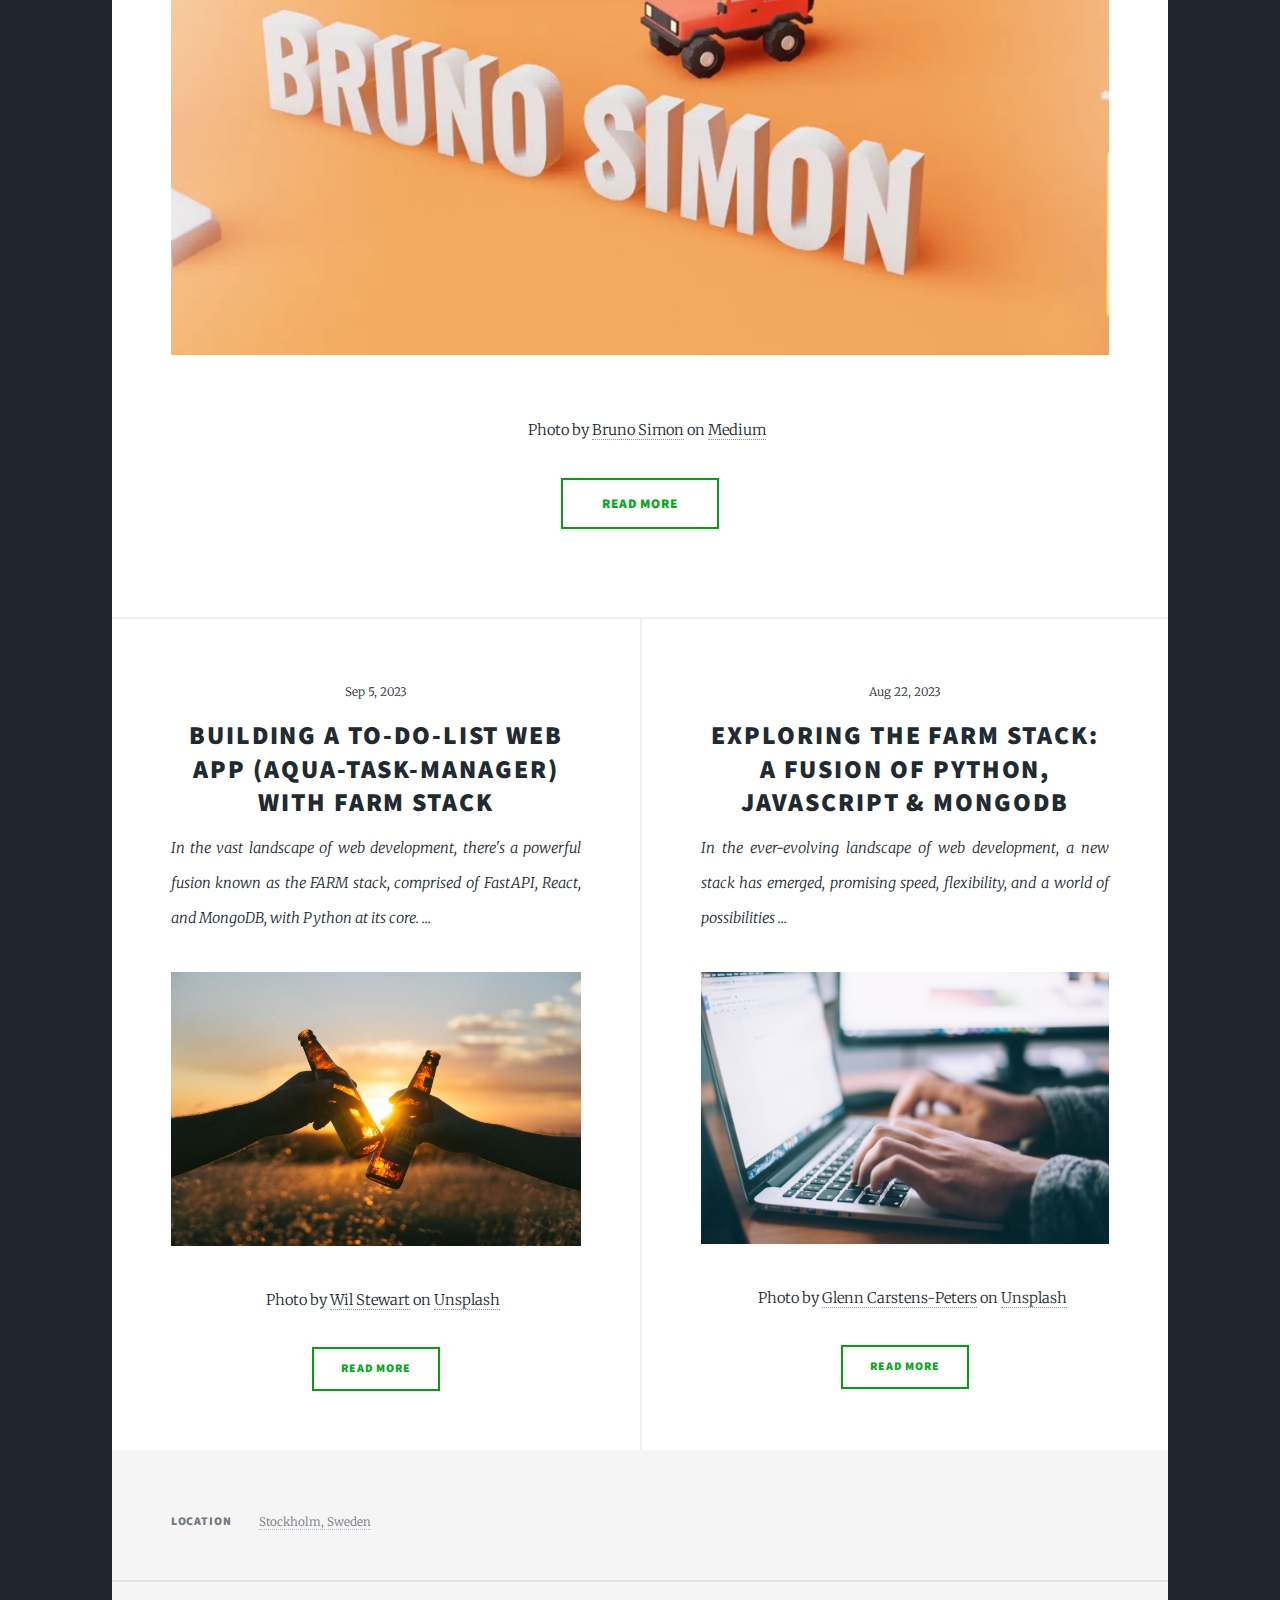
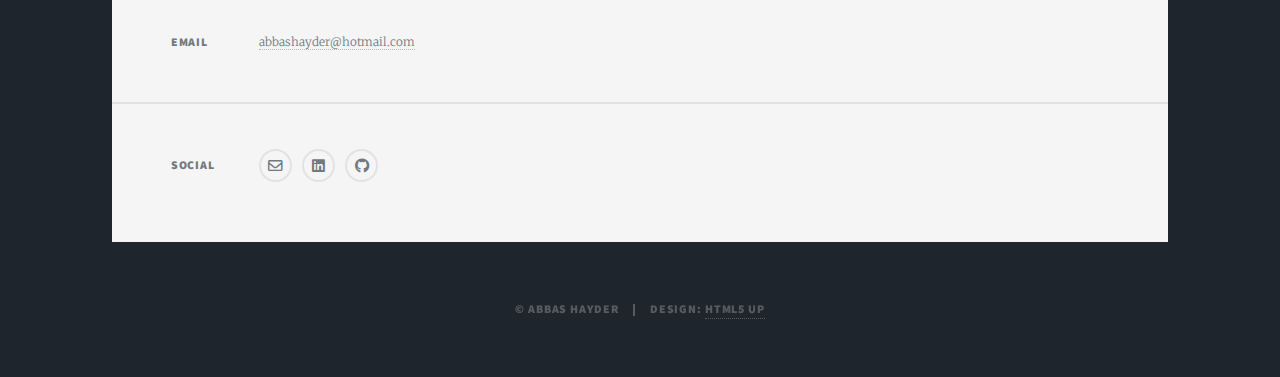
==== commit 3d7ee880: "Fix some spelling issues in the online resume" ====
--- a/index.html
+++ b/index.html
@@ -26,7 +26,7 @@
 							I have a proven track record, demonstrated by the success of my 
 							<a href="https://miun.diva-portal.org/smash/record.jsf?dswid=-7115&pid=diva2%3A1676626&c=1&searchType=UNDERGRADUATE&language=sv&query=&af=%5B%5D&aq=%5B%5B%7B%22freeText%22%3A%22hayder%22%7D%5D%5D&aq2=%5B%5B%5D%5D&aqe=%5B%5D&noOfRows=50&sortOrder=author_sort_asc&sortOrder2=title_sort_asc&onlyFullText=false&sf=all" target="_blank">
 							thesis on ML algorithms 
-							</a> which received over 4600 downloads last year. <br /> 
+							</a> which received over 4600 downloads last year. <br /> <br />
 							I am currently seeking an entry-level software engineering position where I can further apply and expand my skills. 
 							My ongoing learning in <a href="https://threejs.org/" target="_blank"> Three.js </a> is aimed at building immersive web applications, adding depth to my proficiency in creating engaging digital experiences. <br />
 						</p>
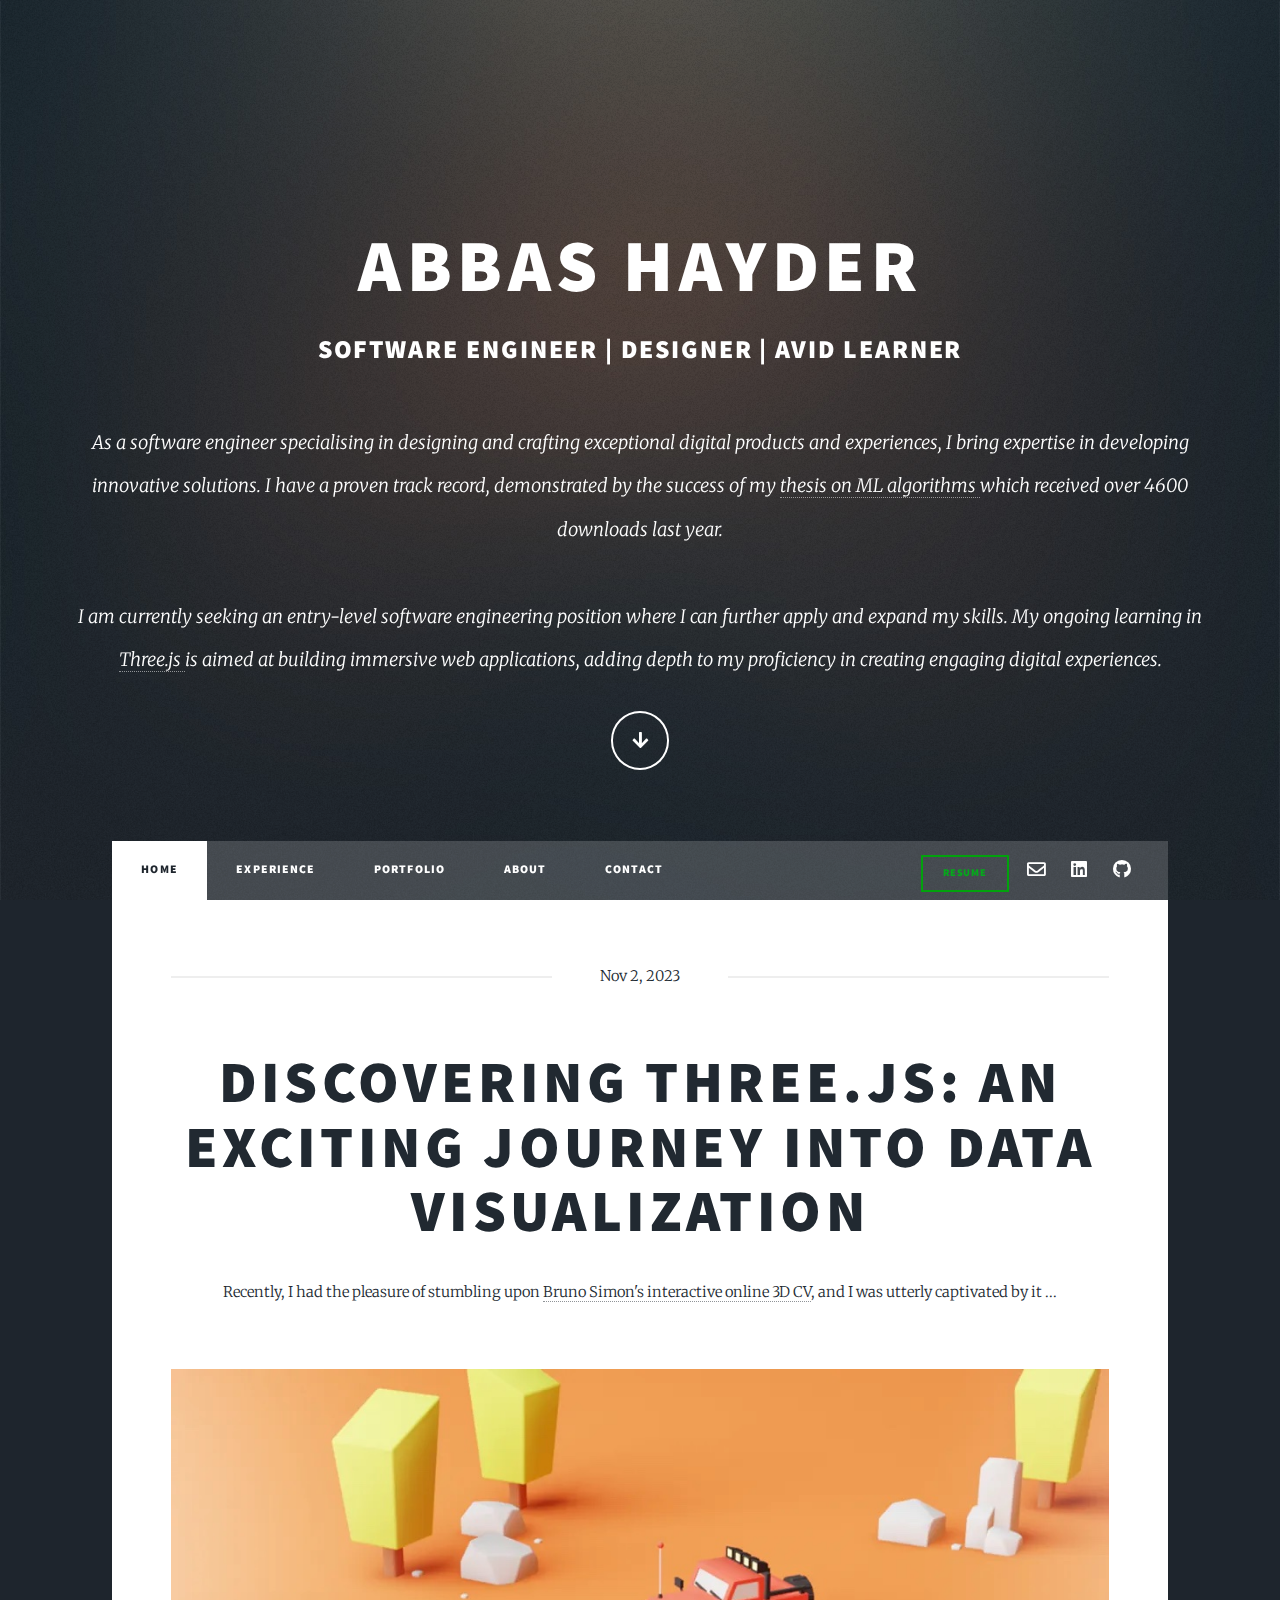
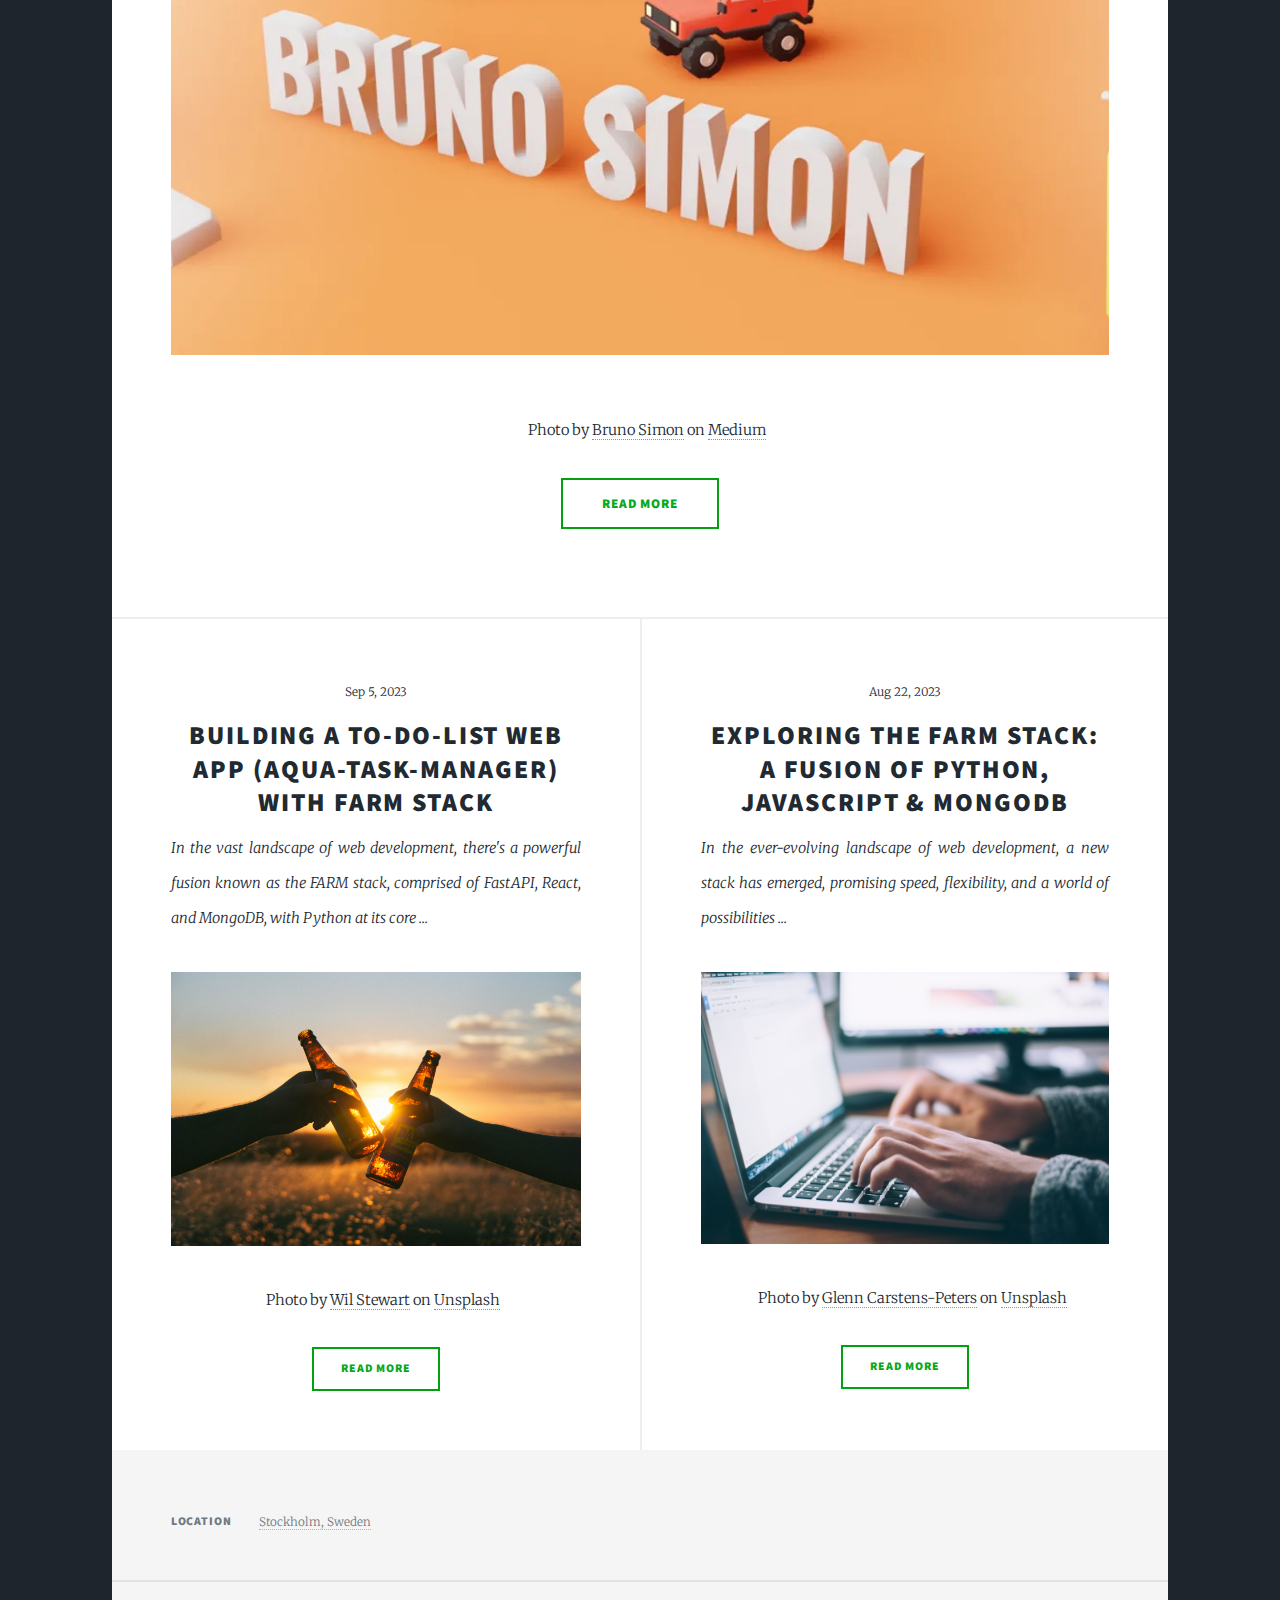
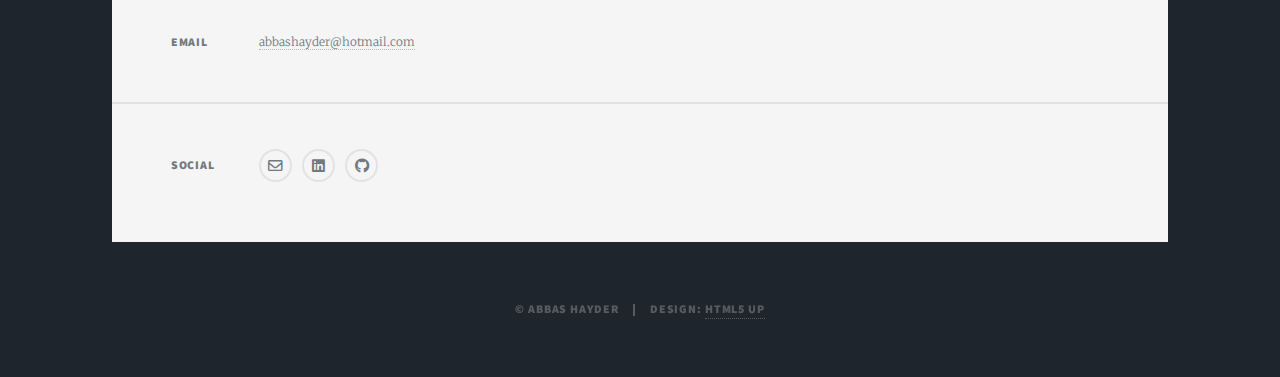
==== commit f9b4e50a: "Smalle Website Update: 	Add a picture for new blog post 	Create “src” folder 	Move files into “src” " ====
--- a/index.html
+++ b/index.html
@@ -44,13 +44,13 @@
 					<nav id="nav">
 						<ul class="links">
 							<li class="active"><a href="index.html#header">Home</a></li>
-							<li><a href="experience.html">Experience</a></li>
-							<li><a href="portfolio.html">Portfolio</a></li>
-							<li><a href="about.html">About</a></li>
-							<li><a href="contact.html">Contact</a></li>
+							<li><a href="src/experience.html">Experience</a></li>
+							<li><a href="src/portfolio.html">Portfolio</a></li>
+							<li><a href="src/about.html">About</a></li>
+							<li><a href="src/contact.html">Contact</a></li>
 						</ul>
 						<ul class="icons">
-							<li><a href="resume.pdf" target="_blank" class="button small">Resume<span class="label"></span></a></li>
+							<li><a href="src/resume.pdf" target="_blank" class="button small">Resume<span class="label"></span></a></li>
 							<li><a href="mailto:abbashayder@hotmail.com" class="icon fa-envelope"><span class="label">Envelope</span></a></li>
 							<li><a href="https://www.linkedin.com/in/abbas-hayder-3a2b7bab/" target="_blank" class="icon brands fa-linkedin"><span class="label">LinkedIn</span></a></li>
 							<li><a href="https://github.com/Aquabbas?tab=repositories" target="_blank" class="icon brands fa-github"><span class="label">GitHub</span></a></li>
@@ -86,7 +86,7 @@
 										<span class="date">Sep 5, 2023</span> 
 										<h2><a href="posts/post_2023_09_05.html">Building a To-Do-List Web App (Aqua-Task-Manager) with FARM Stack<br />
 										</a></h2>
-										<p>In the vast landscape of web development, there's a powerful fusion known as the FARM stack, comprised of FastAPI, React, and MongoDB, with Python at its core. ...</p>
+										<p>In the vast landscape of web development, there's a powerful fusion known as the FARM stack, comprised of FastAPI, React, and MongoDB, with Python at its core ...</p>
 									</header>
 									<a href="posts/post_2023_09_05.html" class="image fit"><img src="images/pic02.jpg" alt="" /></a>
 									<ul>
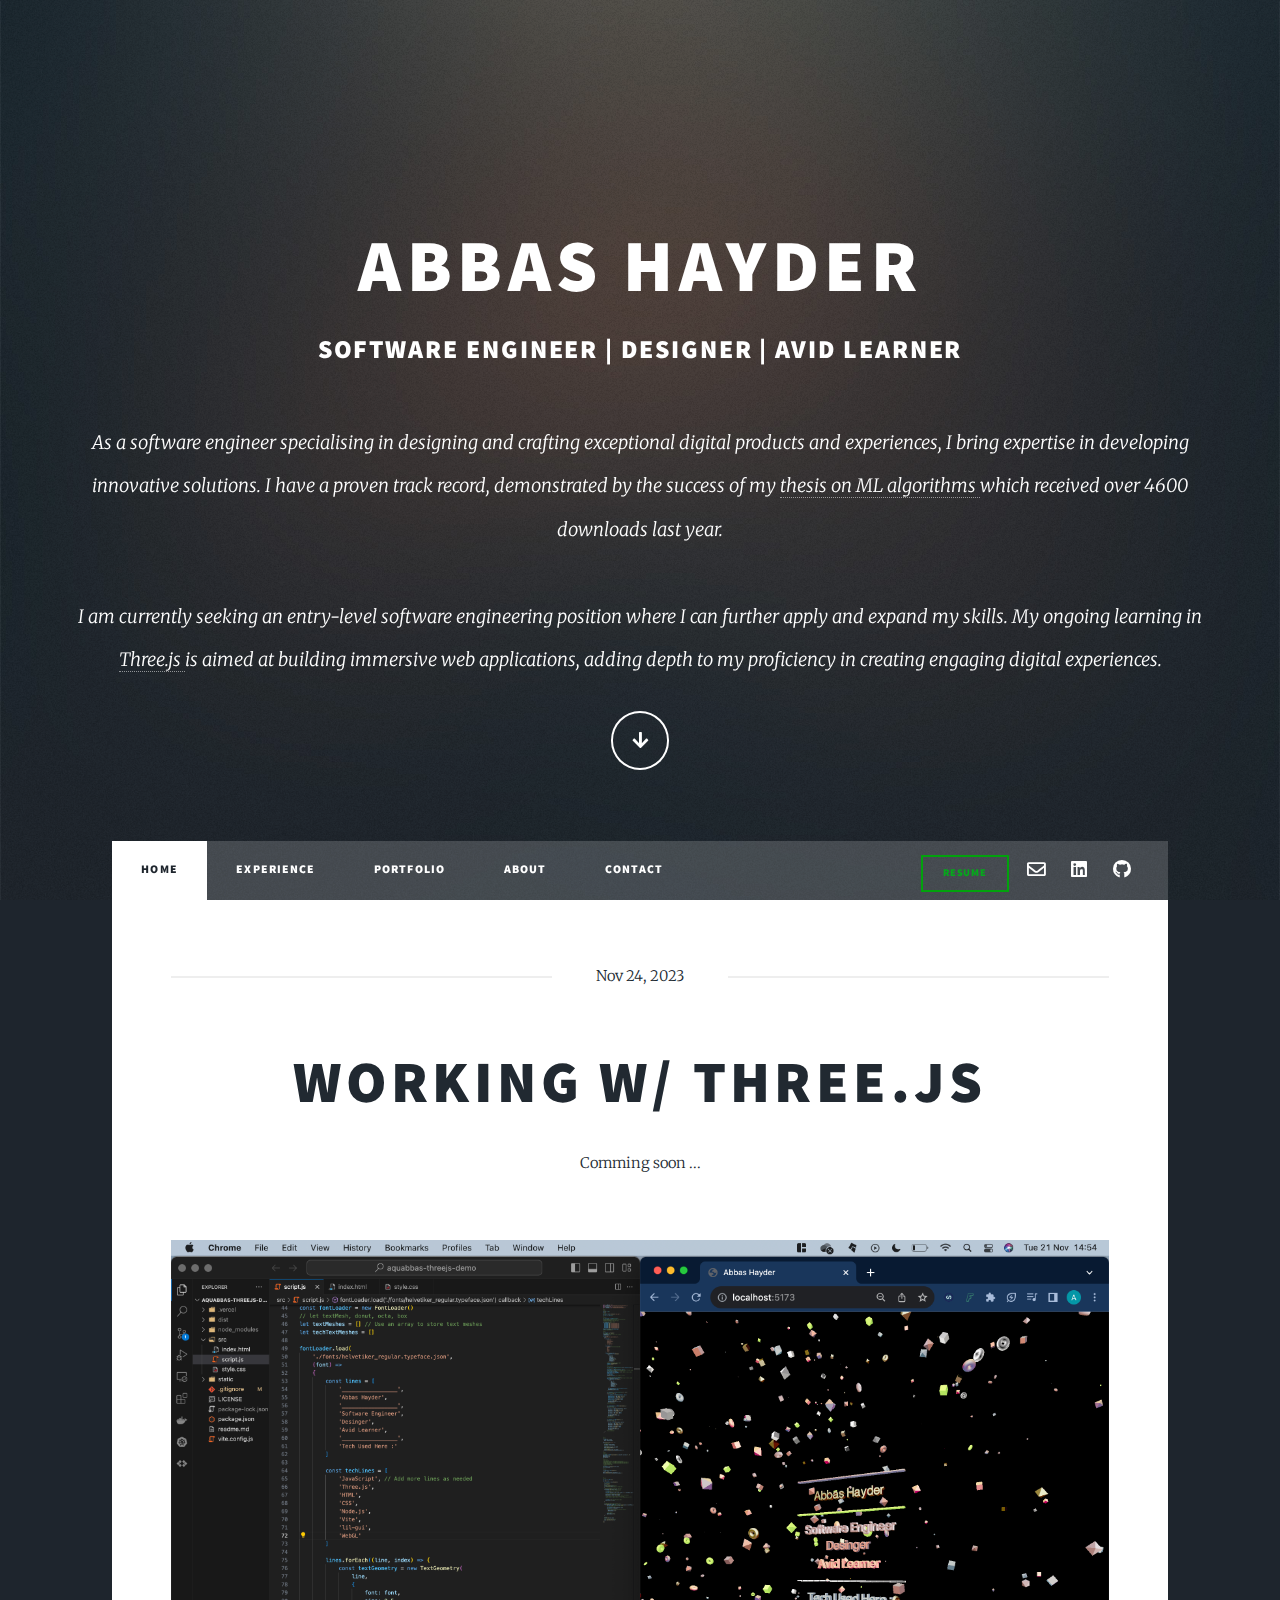
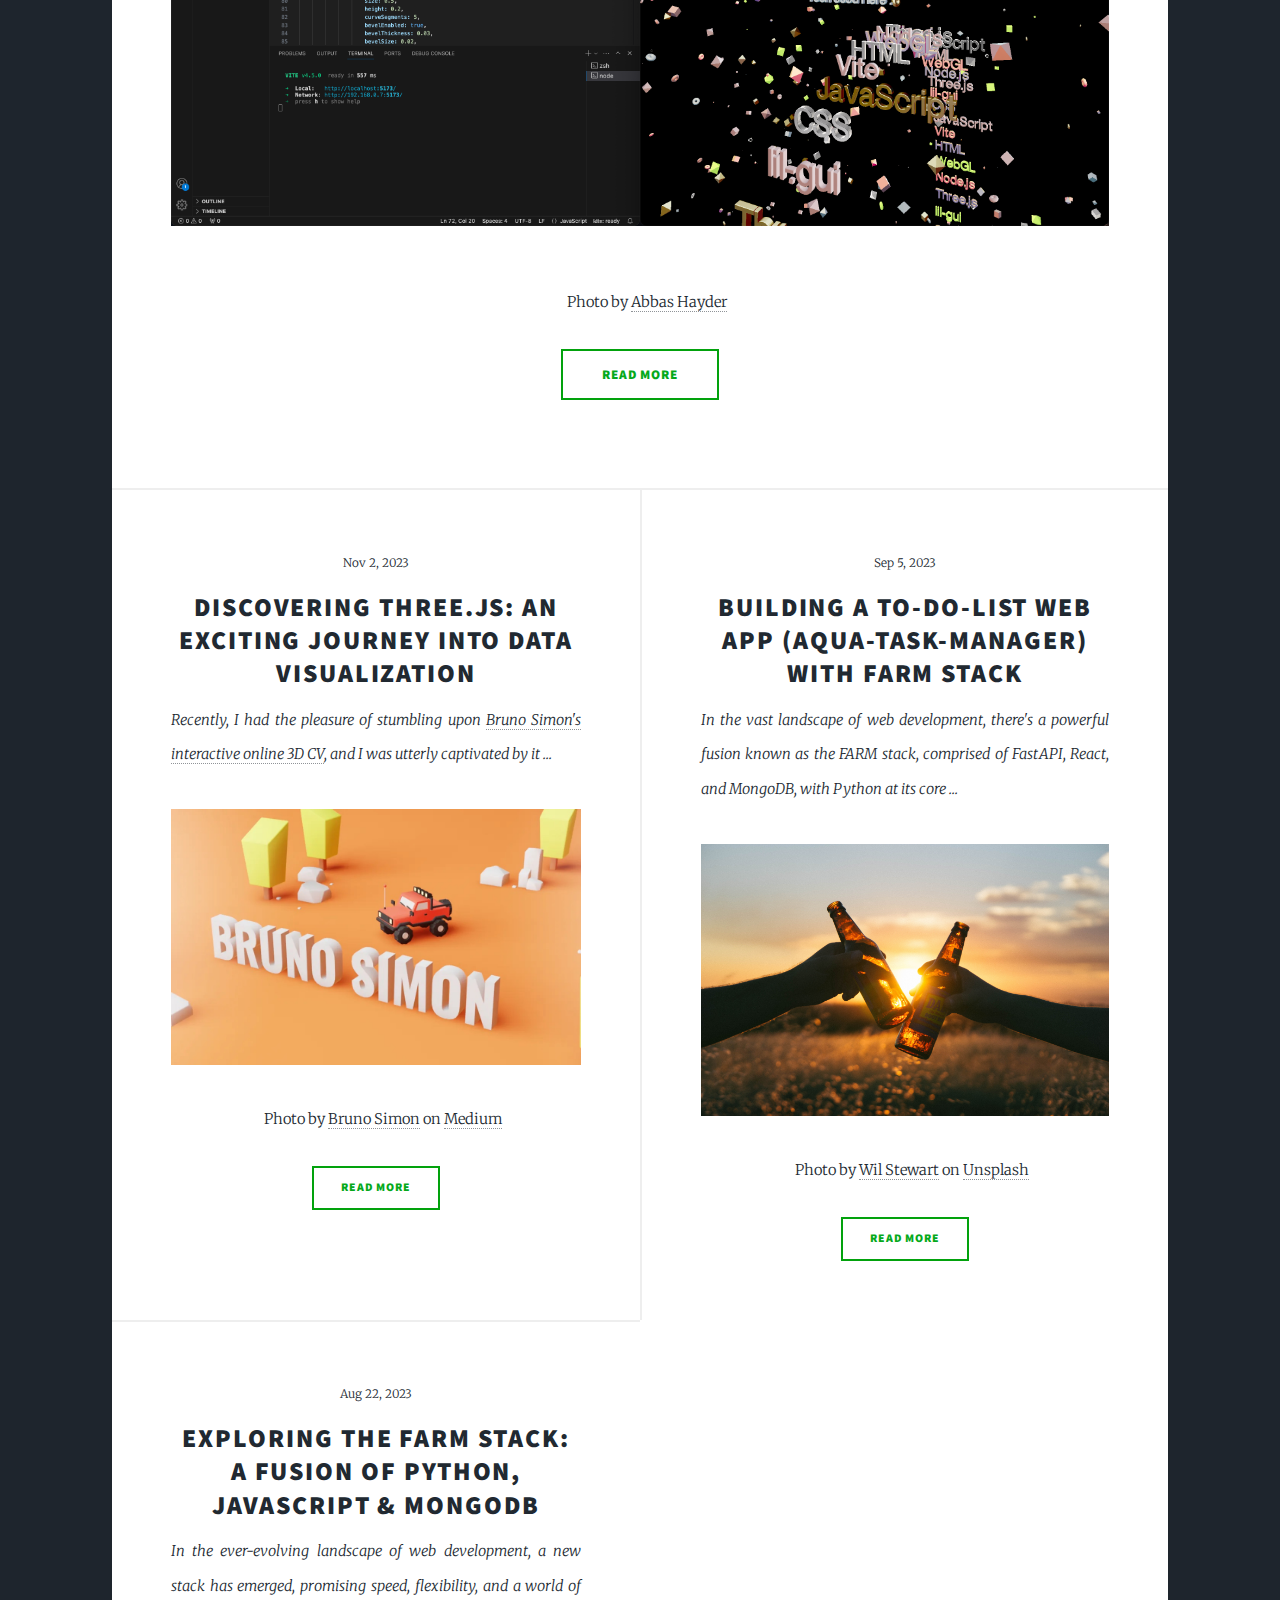
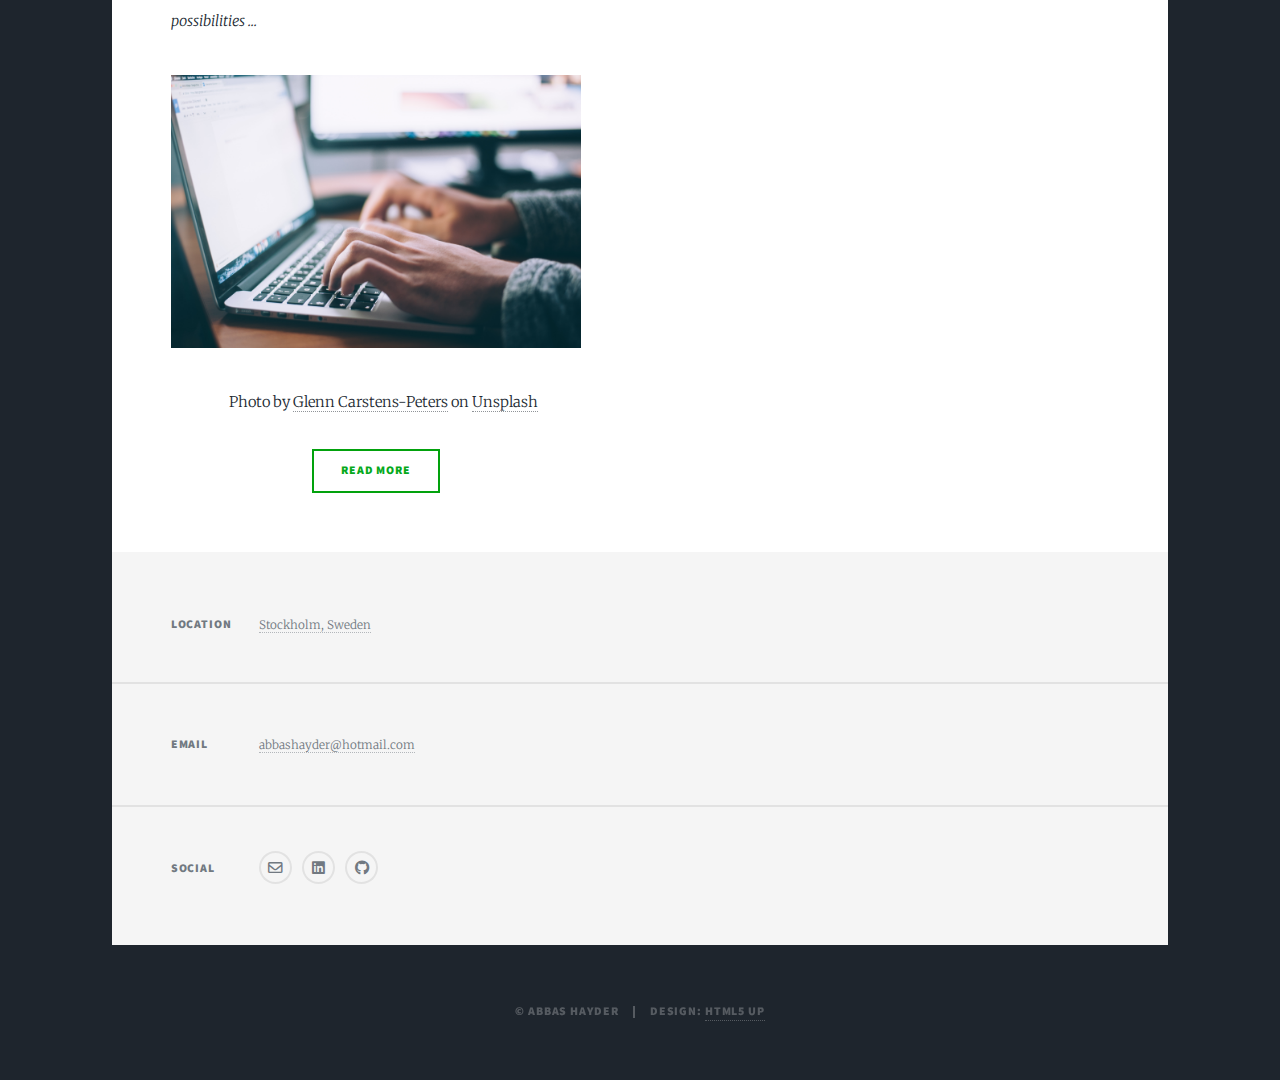
==== commit 5567f04e: "Website Content Update: 	Update 'Read More' link, added new post, and adjusted formatting in index.h" ====
--- a/index.html
+++ b/index.html
@@ -61,26 +61,44 @@
 					<div id="main">
 
 						<!-- Featured Post -->
+
 							<article class="post featured">
 								<header class="major">
-									<span class="date">Nov 2, 2023</span>
-									<h2><a href="posts/post_2023_11_02.html">Discovering Three.js: An Exciting Journey into Data Visualization<br />
+									<span class="date">Nov 24, 2023</span>
+									<h2><a href="posts/post_2023_11_24.html">Working w/ Three.js<br />
 									</a></h2>
-									<p1>Recently, I had the pleasure of stumbling upon
-										<a href="https://bruno-simon.com/" target="_blank">Bruno Simon's interactive online 3D CV</a>,
-										and I was utterly captivated by it ...</p>
+									<p1>Comming soon ...</p>
 								</header>
-								<a href="posts/post_2023_11_02.html" class="image main"><img src="images/pic03.jpg" alt="" /></a>
+								<a href="posts/post_2023_11_24.html" class="image main"><img src="images/pic04.jpg" alt="" /></a>
 								<ul>
-									Photo by <a href="https://twitter.com/bruno_simon?lang=en" target="_blank">Bruno Simon</a> on <a href="https://medium.com/@bruno_simon/bruno-simon-portfolio-case-study-960402cc259b" target="_blank">Medium</a>
+									Photo by <a href="http://linkedin.com/in/abbas-hayder" target="_blank">Abbas Hayder</a>
 								</ul> 
 								<ul class="actions special">
-									<li><a href="posts/post_2023_11_02.html" class="button large">Read More</a></li>
+									<li><a href="posts/post_2023_11_24.html" class="button large">Read More</a></li>
 								</ul>
 							</article>
 
 						<!-- Posts -->
 							<section class="posts">
+
+								<article>
+									<header>
+										<span class="date">Nov 2, 2023</span> 
+										<h2><a href="posts/post_2023_11_02.html">Discovering Three.js: An Exciting Journey into Data Visualization<br />
+										</a></h2>
+										<p>Recently, I had the pleasure of stumbling upon
+											<a href="https://bruno-simon.com/" target="_blank">Bruno Simon's interactive online 3D CV</a>,
+											and I was utterly captivated by it ...</p>
+									</header>
+									<a href="posts/post_2023_11_02.html" class="image fit"><img src="images/pic03.jpg" alt="" /></a>
+									<ul>
+										Photo by <a href="https://twitter.com/bruno_simon?lang=en" target="_blank">Bruno Simon</a> on <a href="https://medium.com/@bruno_simon/bruno-simon-portfolio-case-study-960402cc259b" target="_blank">Medium</a>
+									</ul>
+									<ul class="actions special">
+										<li><a href="posts/post_2023_11_02.html" class="button">Read More</a></li>
+									</ul>
+								</article>
+
 								<article>
 									<header>
 										<span class="date">Sep 5, 2023</span> 
@@ -96,6 +114,7 @@
 										<li><a href="posts/post_2023_09_05.html" class="button">Read More</a></li>
 									</ul>
 								</article>
+
 								<article>
 									<header>
 										<span class="date">Aug 22, 2023</span>
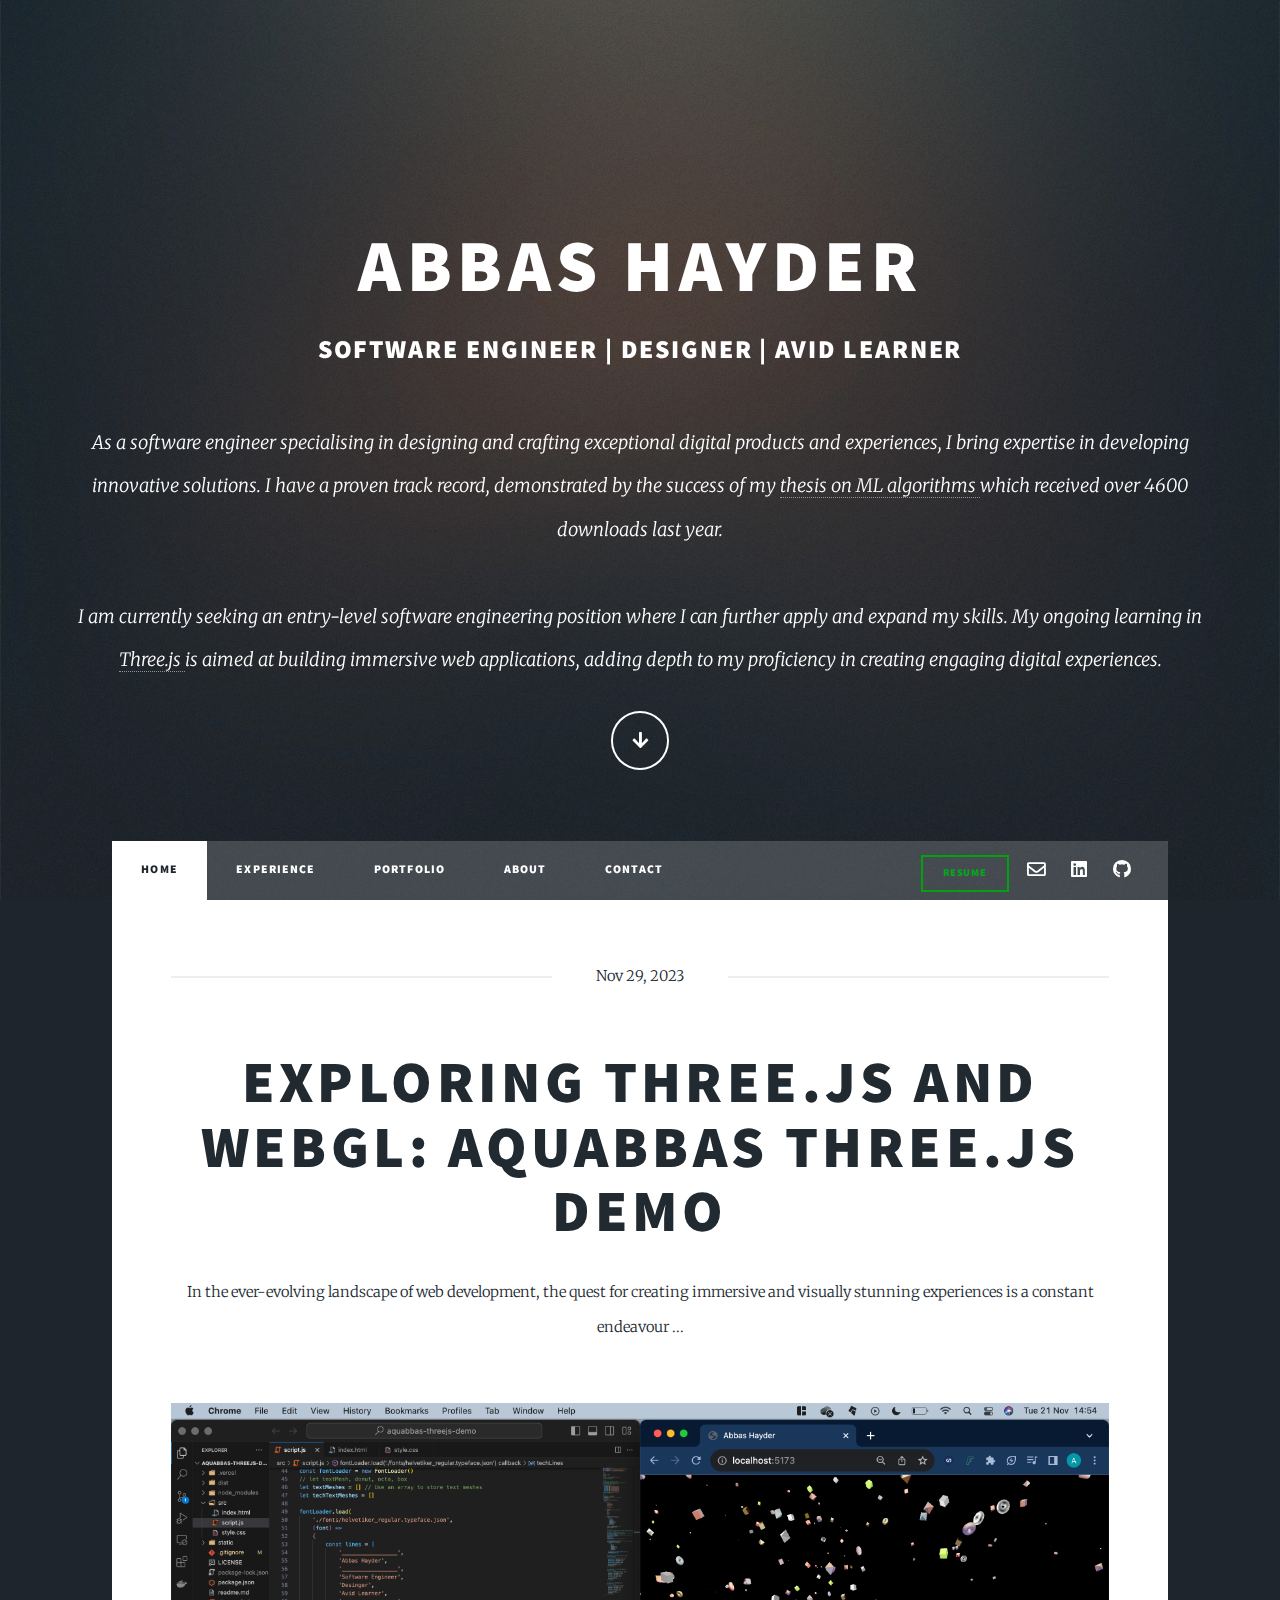
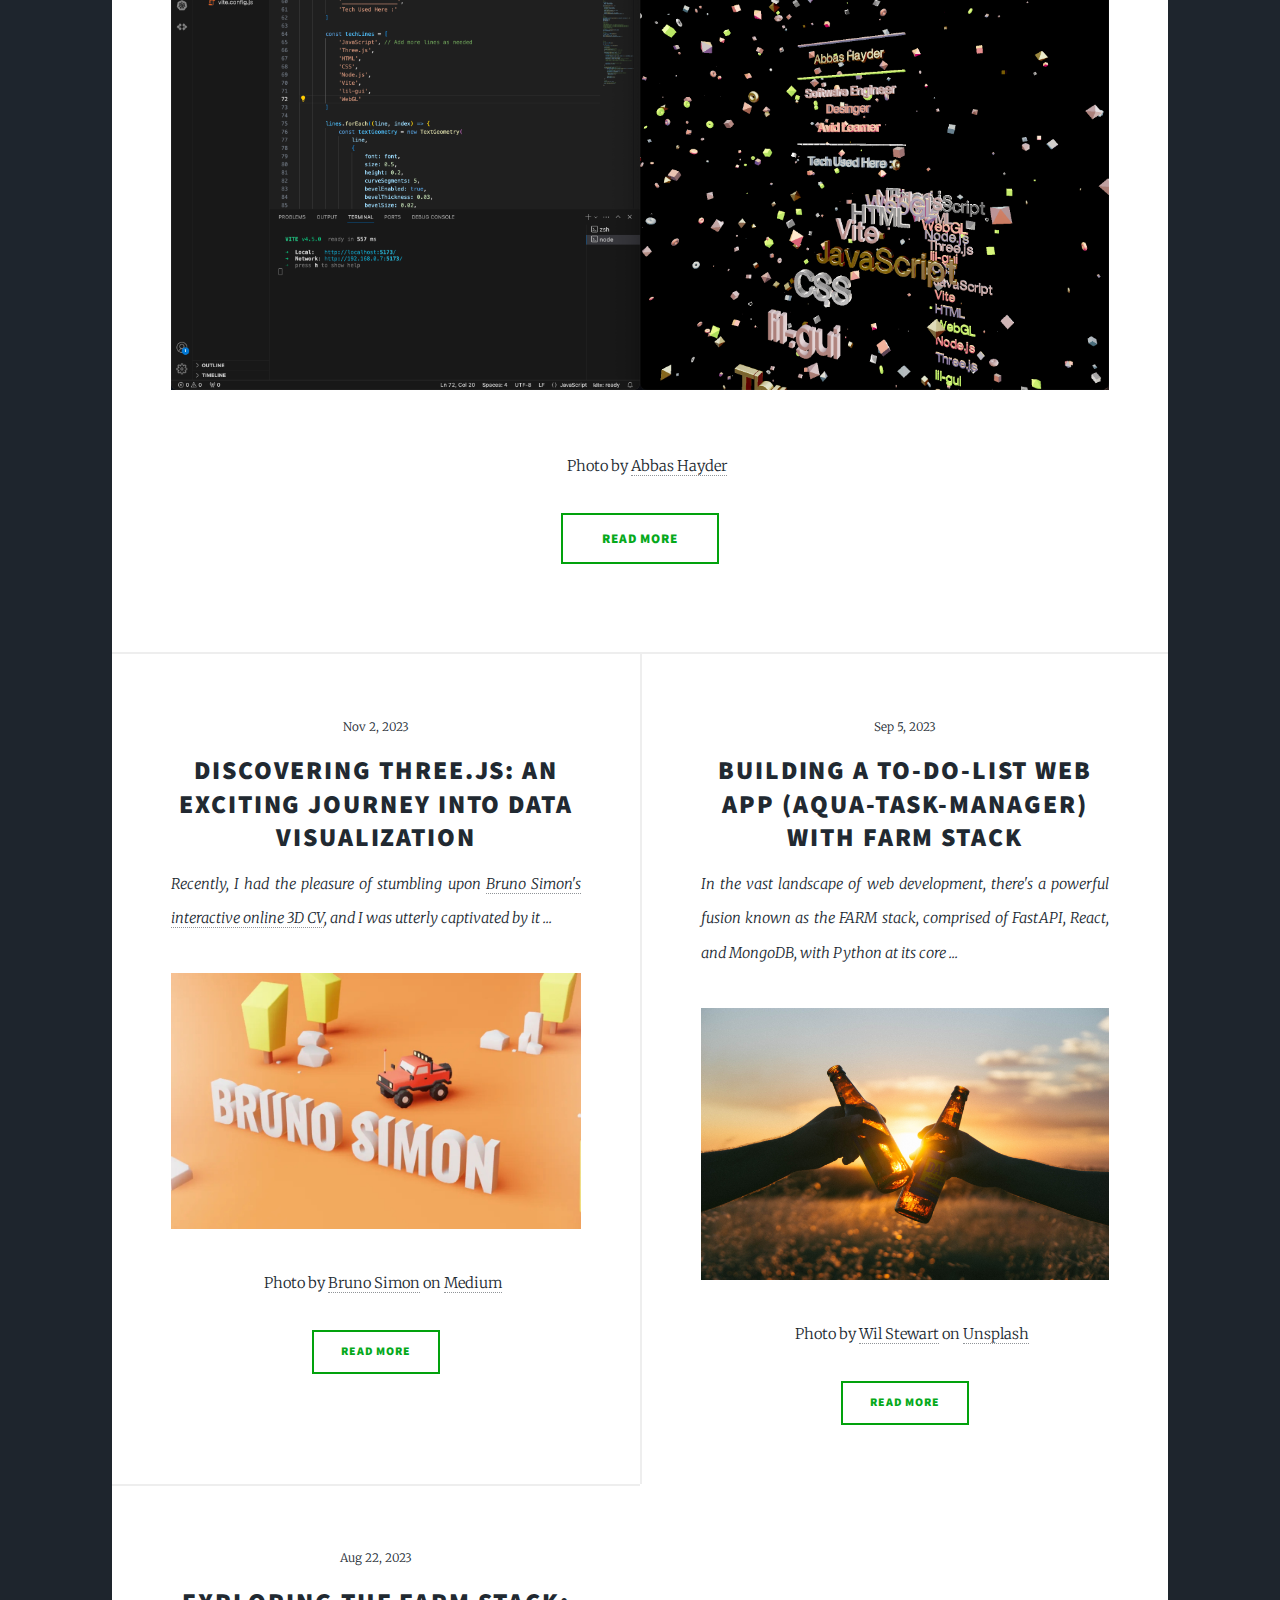
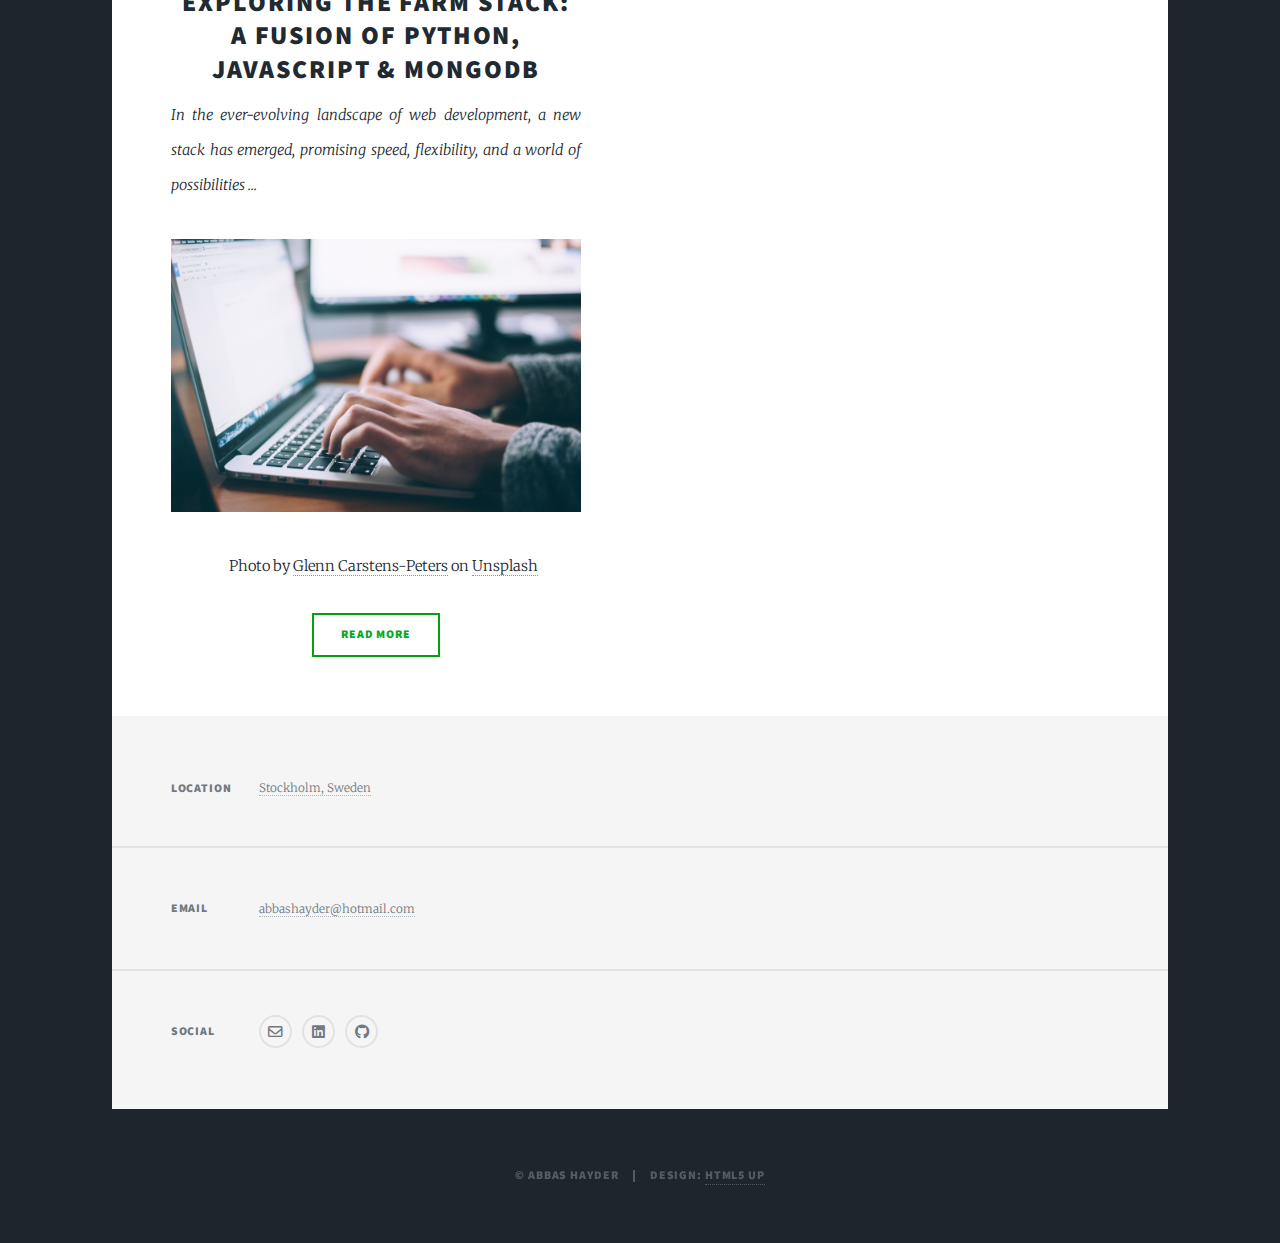
==== commit 4343f370: "ℹ️ Refactor: Update content and styling across multiple pages" ====
--- a/index.html
+++ b/index.html
@@ -19,8 +19,10 @@
 
 				<!-- Intro -->
 					<div id="intro">
-						<h1>Abbas Hayder<br />
+						<h1>
+							Abbas Hayder
 						</h1>
+
 						<h2> Software Engineer | Designer | Avid Learner </h2> <br />
 						<p>As a software engineer specialising in designing and crafting exceptional digital products and experiences, I bring expertise in developing innovative solutions. 
 							I have a proven track record, demonstrated by the success of my 
@@ -64,17 +66,17 @@
 
 							<article class="post featured">
 								<header class="major">
-									<span class="date">Nov 24, 2023</span>
-									<h2><a href="posts/post_2023_11_24.html">Working w/ Three.js<br />
+									<span class="date">Nov 29, 2023</span>
+									<h2><a href="posts/post_2023_11_29.html">Exploring Three.js and WebGL: Aquabbas Three.js Demo<br />
 									</a></h2>
-									<p1>Comming soon ...</p>
+									<p1>In the ever-evolving landscape of web development, the quest for creating immersive and visually stunning experiences is a constant endeavour ...</p>
 								</header>
-								<a href="posts/post_2023_11_24.html" class="image main"><img src="images/pic04.jpg" alt="" /></a>
+								<a href="posts/post_2023_11_29.html" class="image main"><img src="images/pic04.jpg" alt="" /></a>
 								<ul>
 									Photo by <a href="http://linkedin.com/in/abbas-hayder" target="_blank">Abbas Hayder</a>
 								</ul> 
 								<ul class="actions special">
-									<li><a href="posts/post_2023_11_24.html" class="button large">Read More</a></li>
+									<li><a href="posts/post_2023_11_29.html" class="button large">Read More</a></li>
 								</ul>
 							</article>
 
